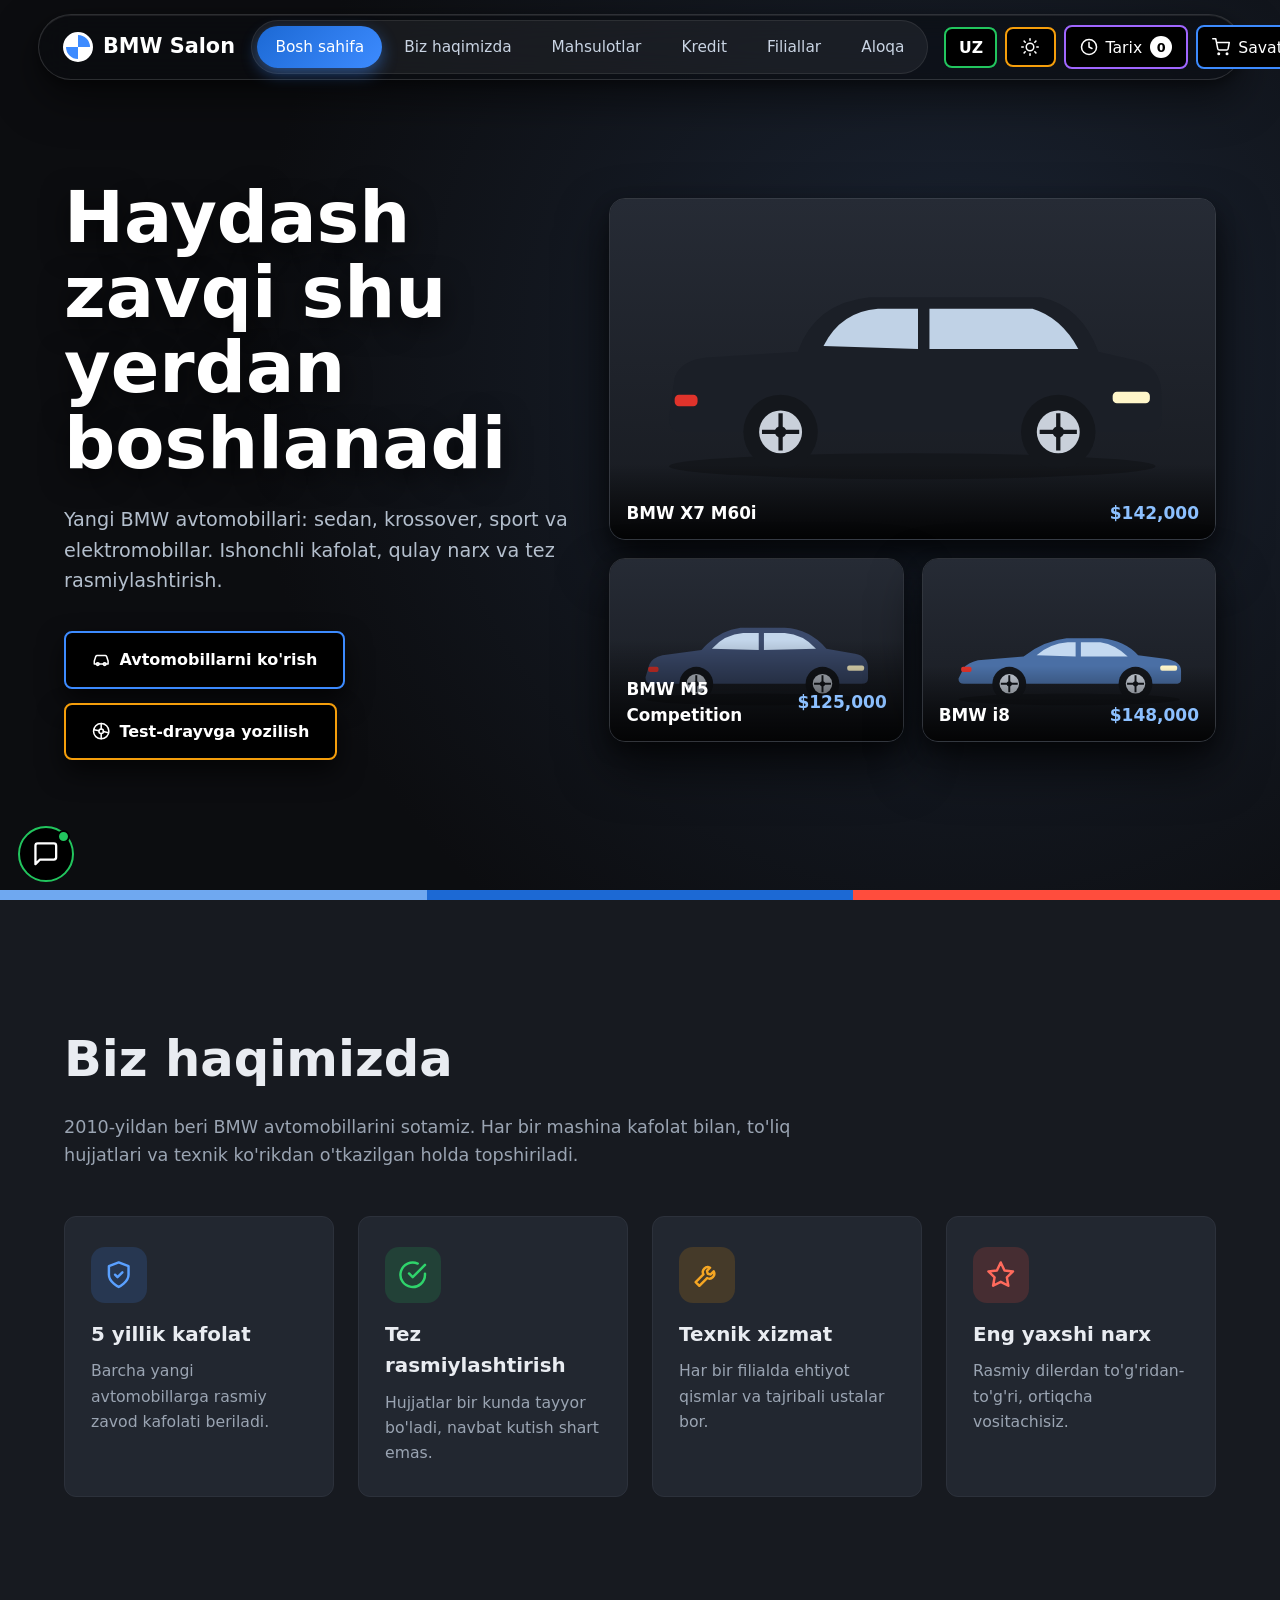
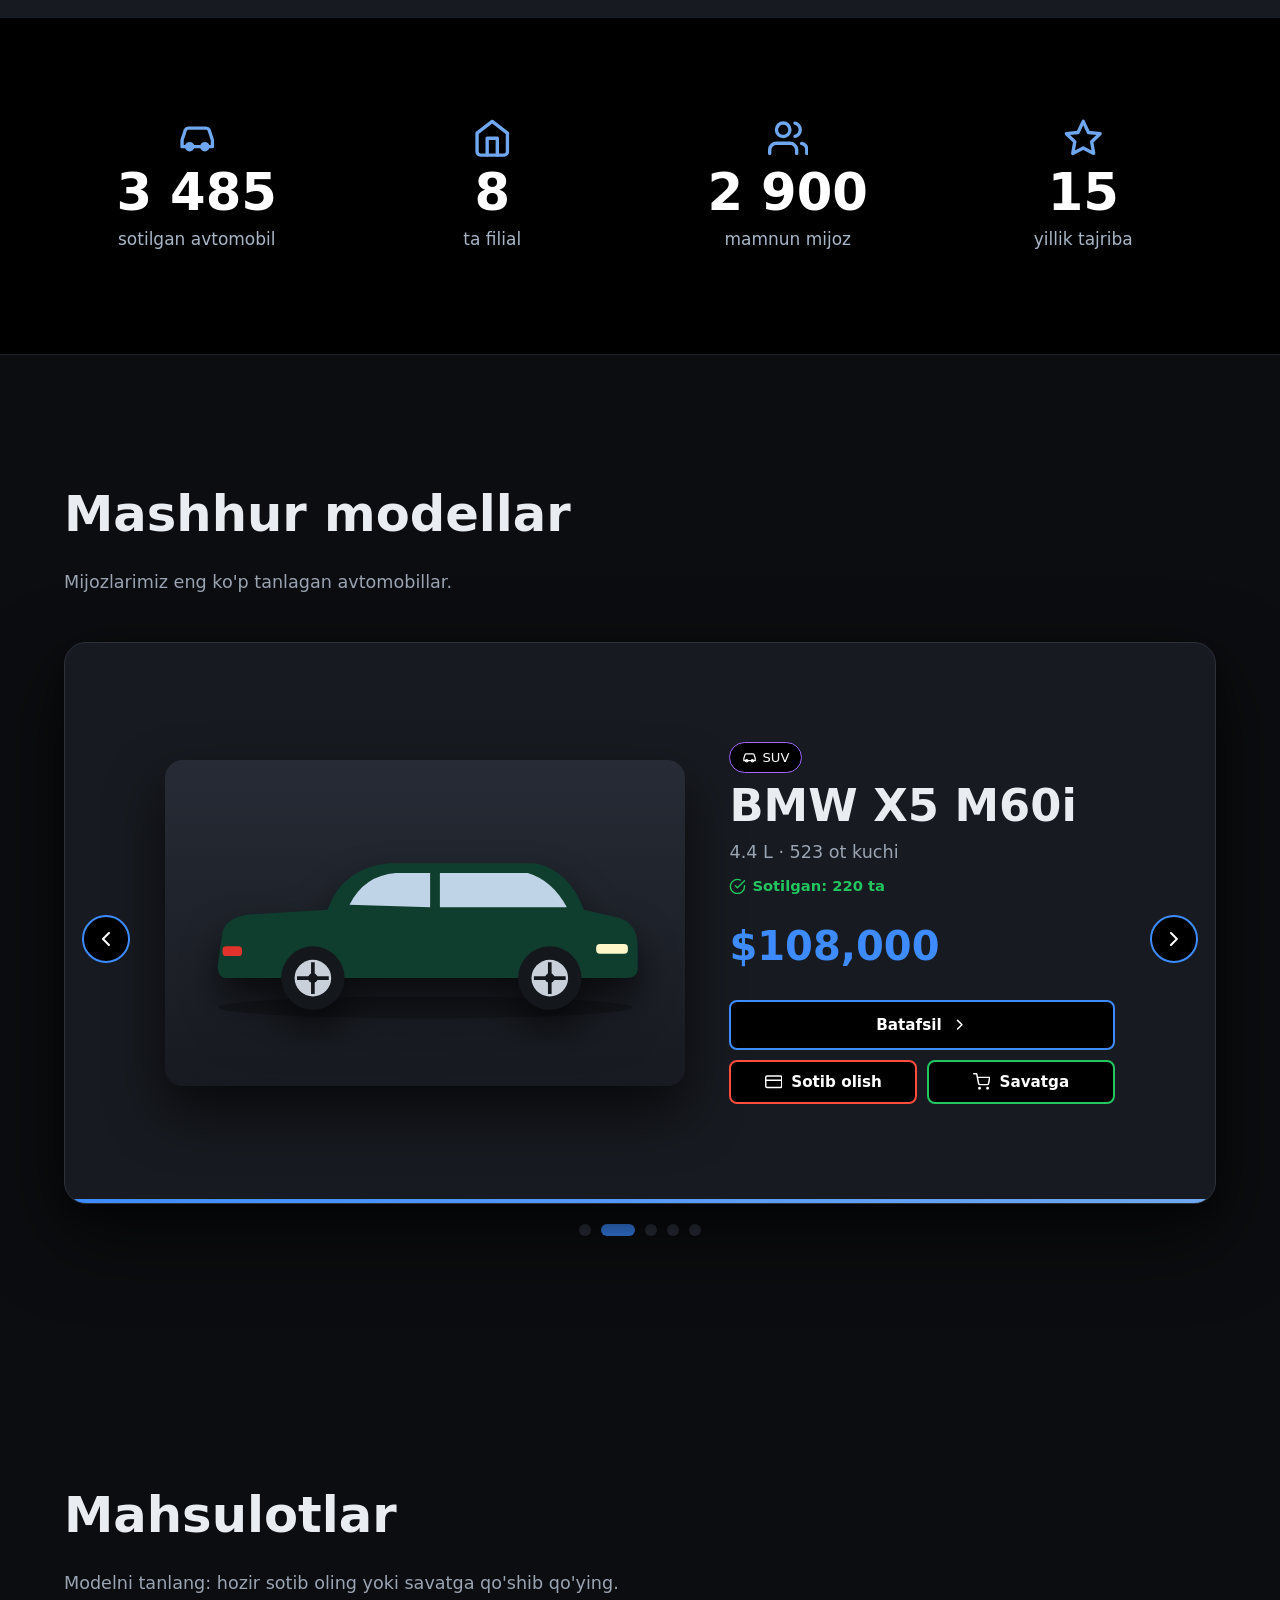
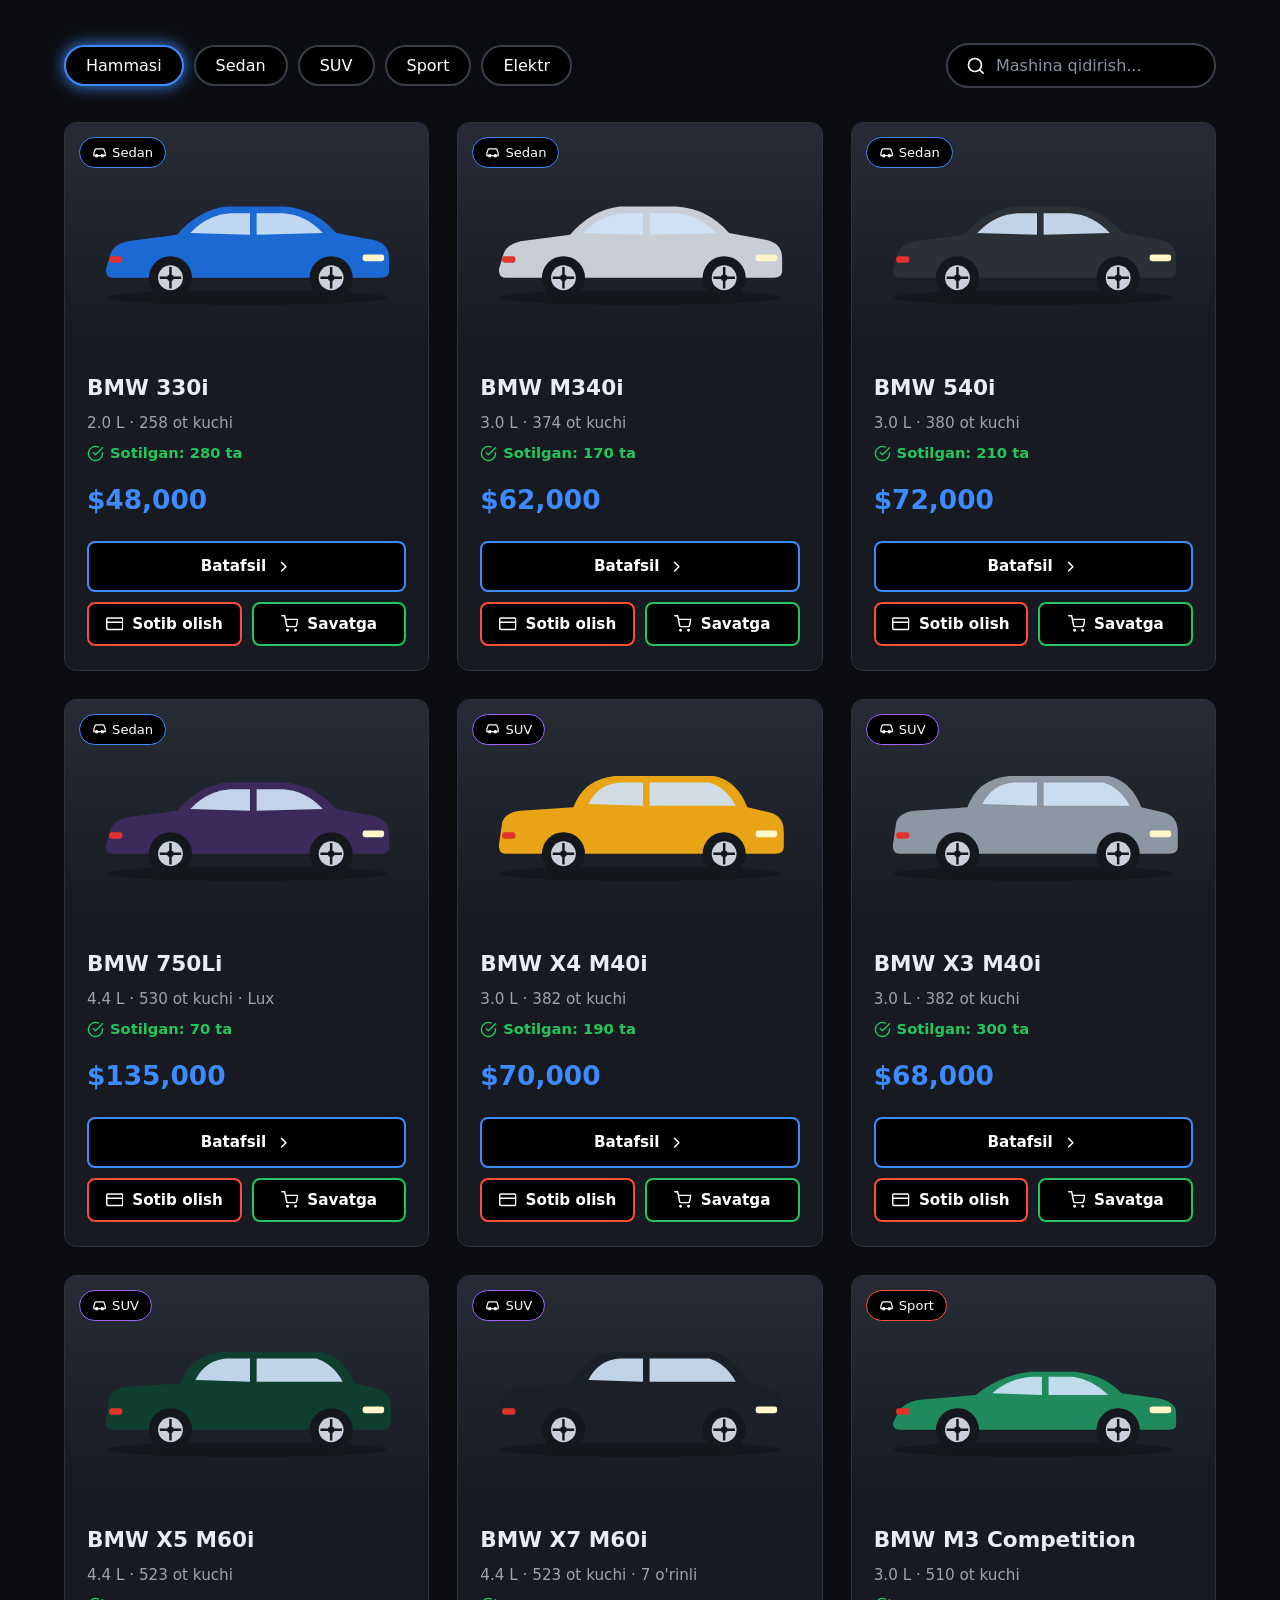
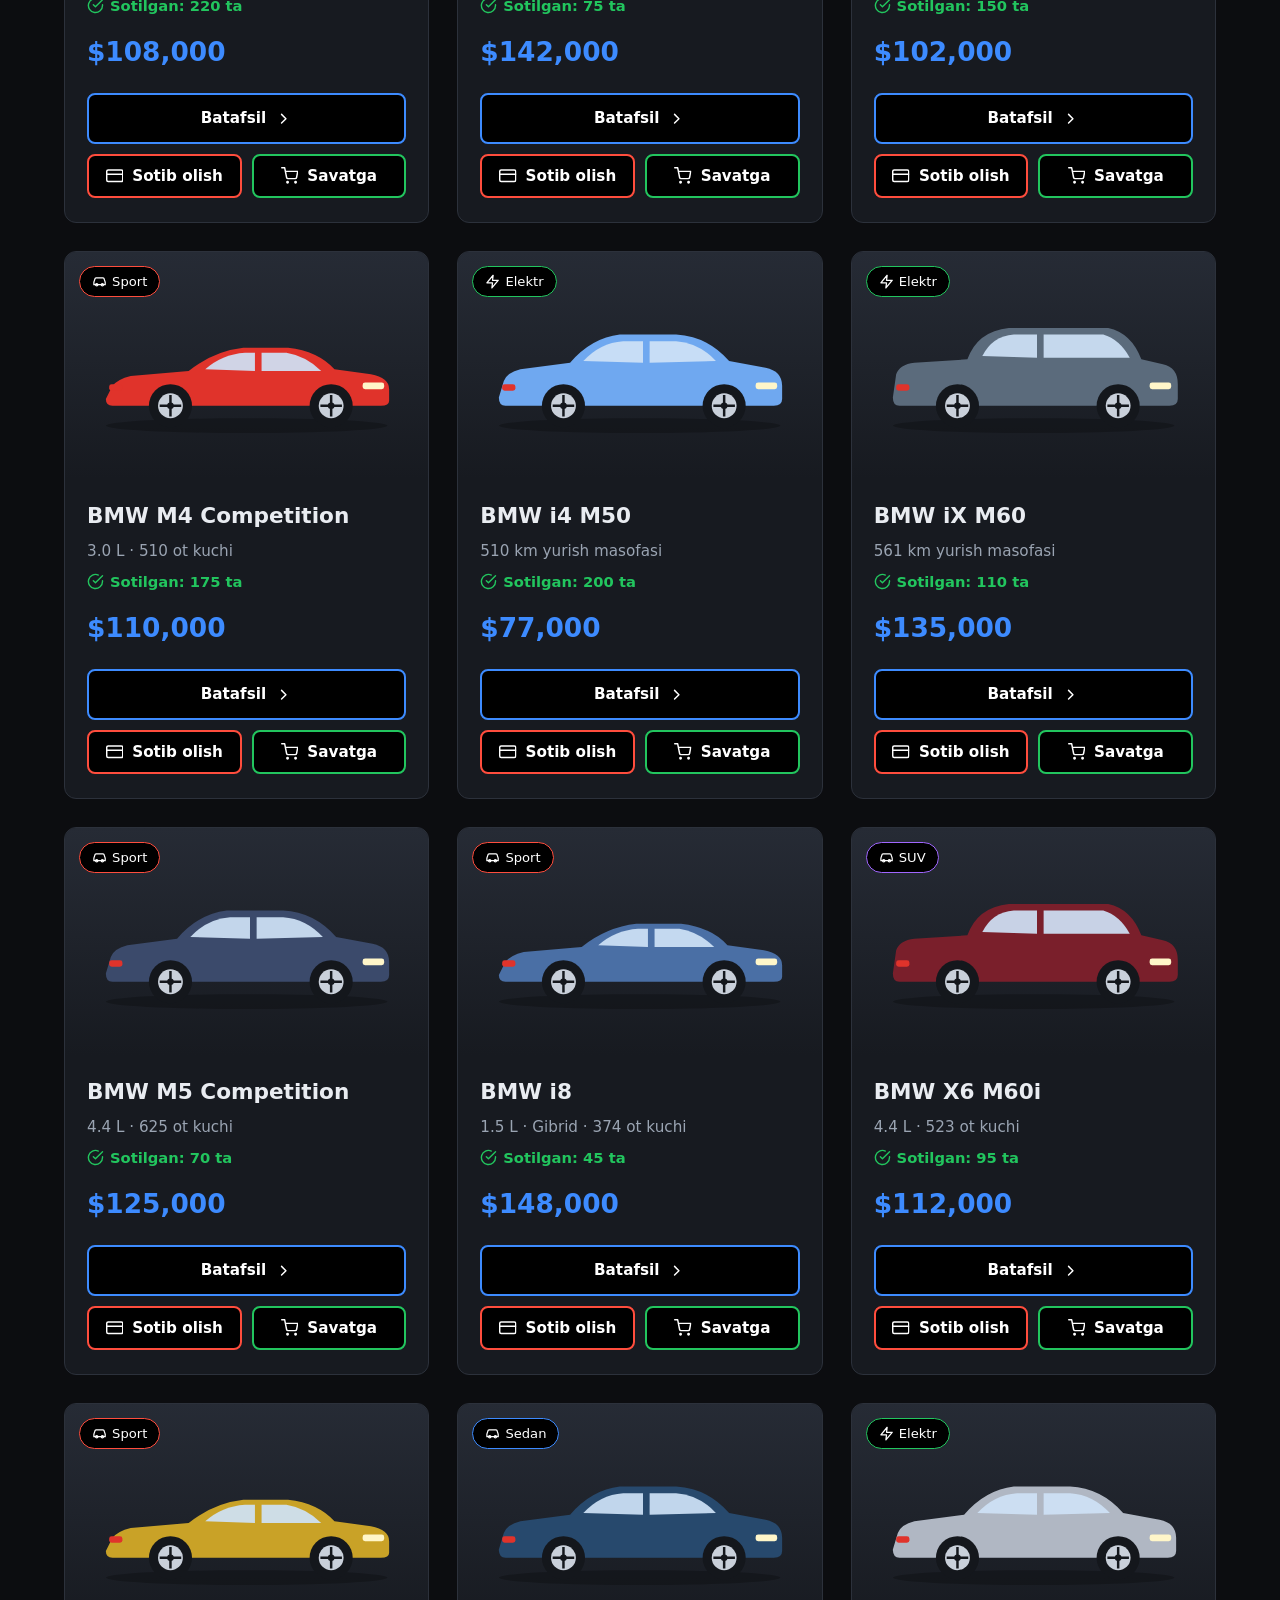
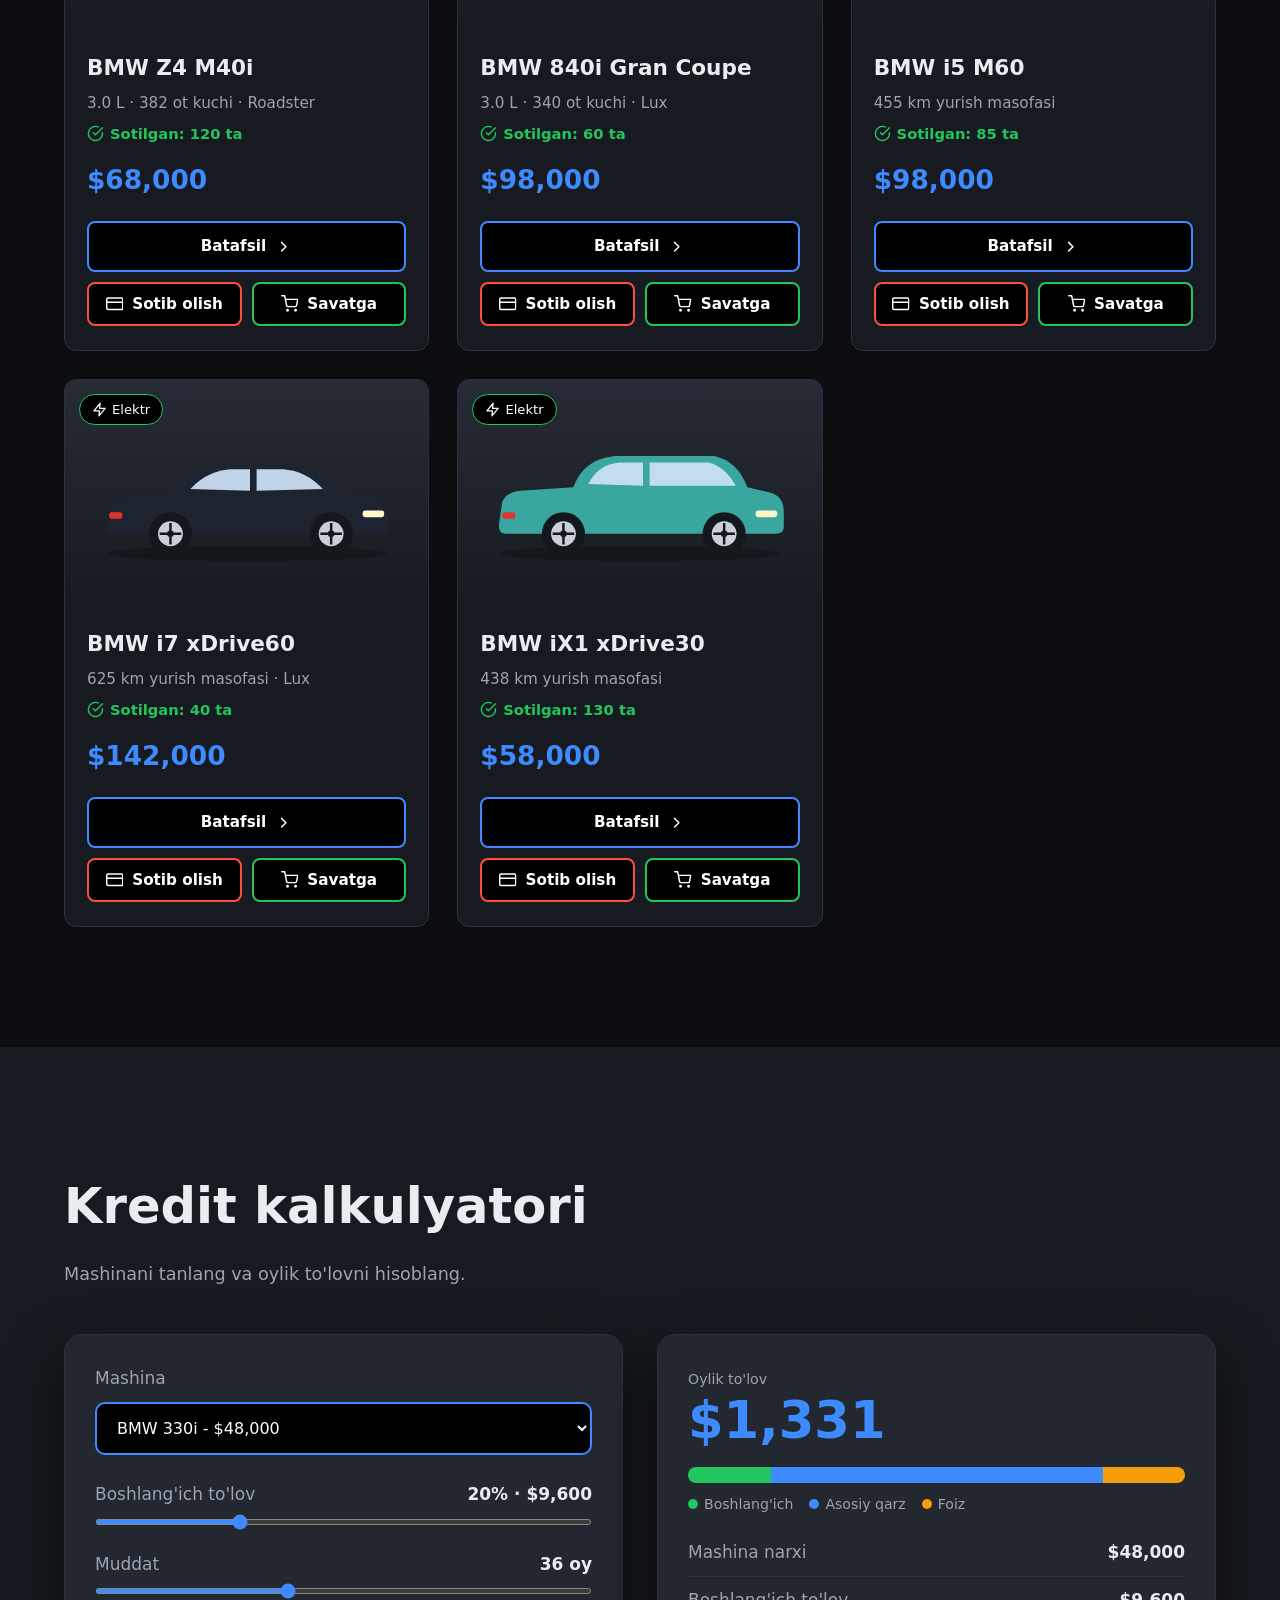
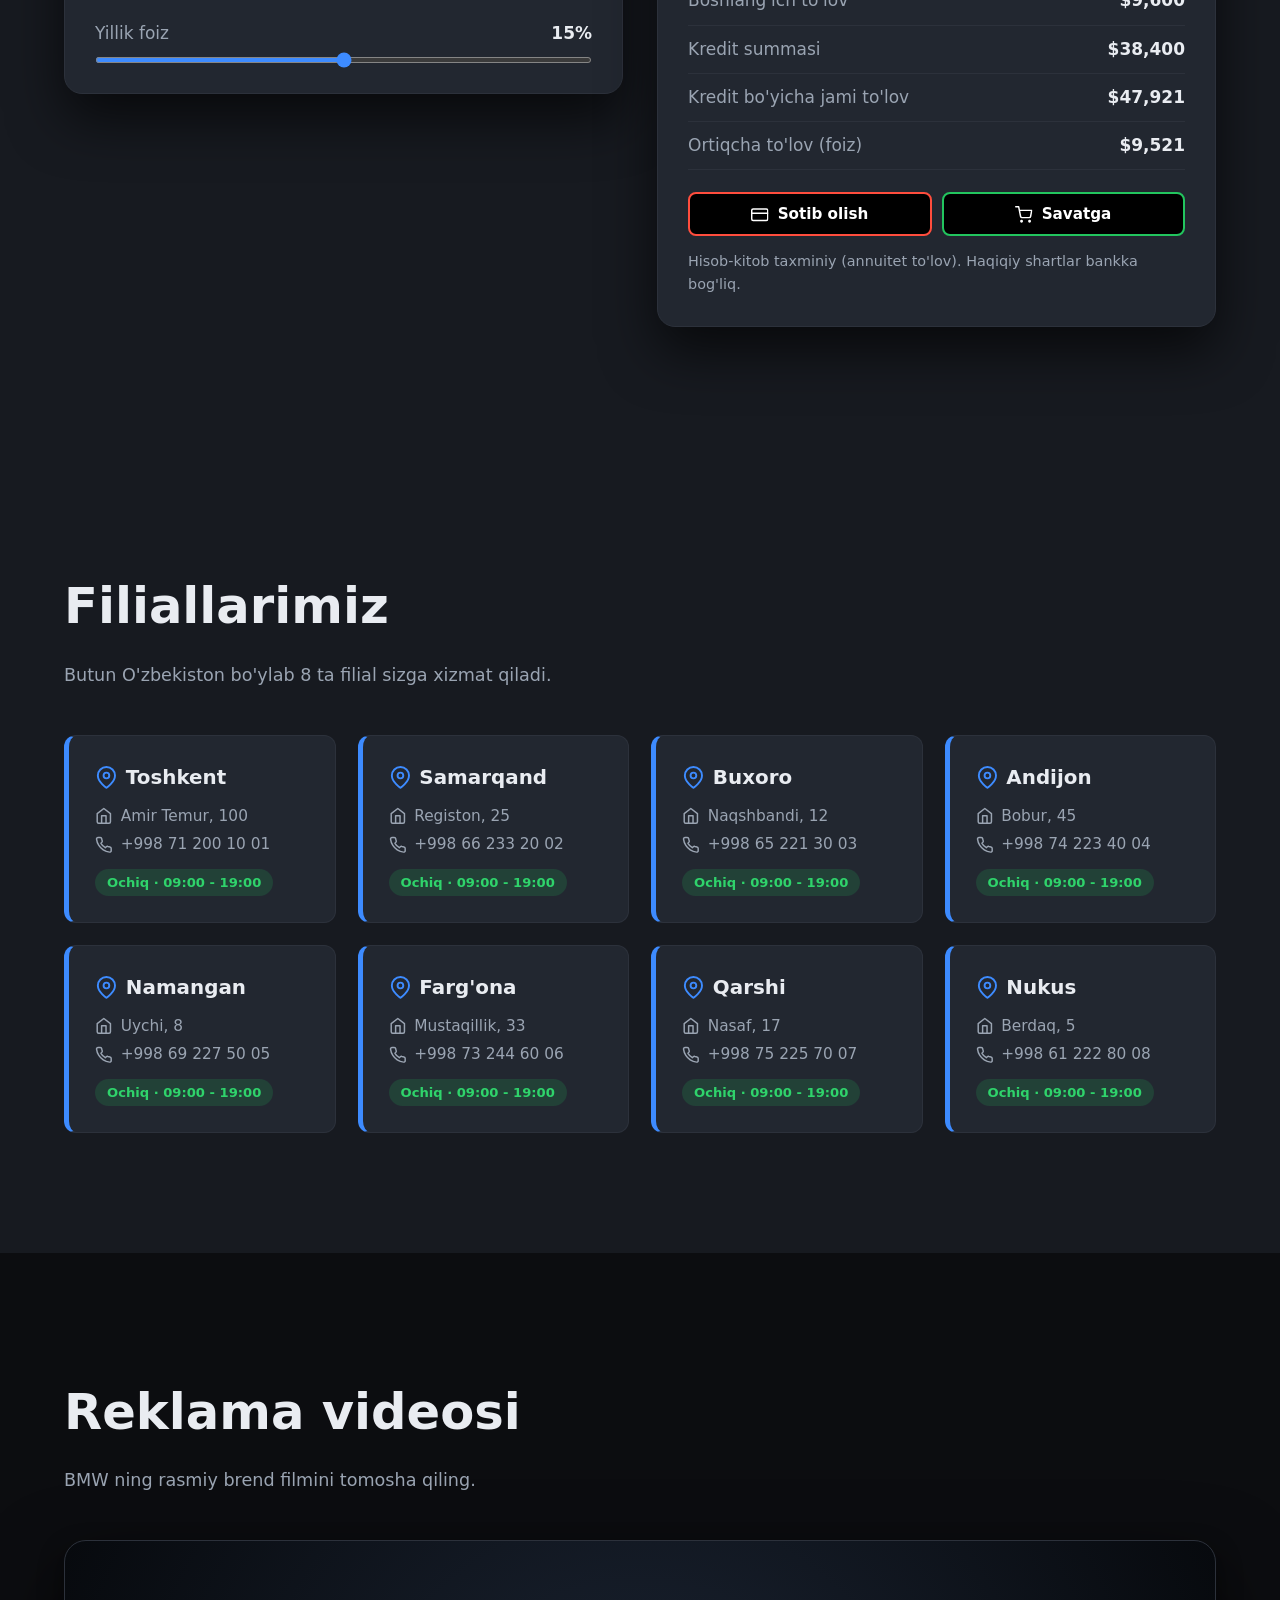
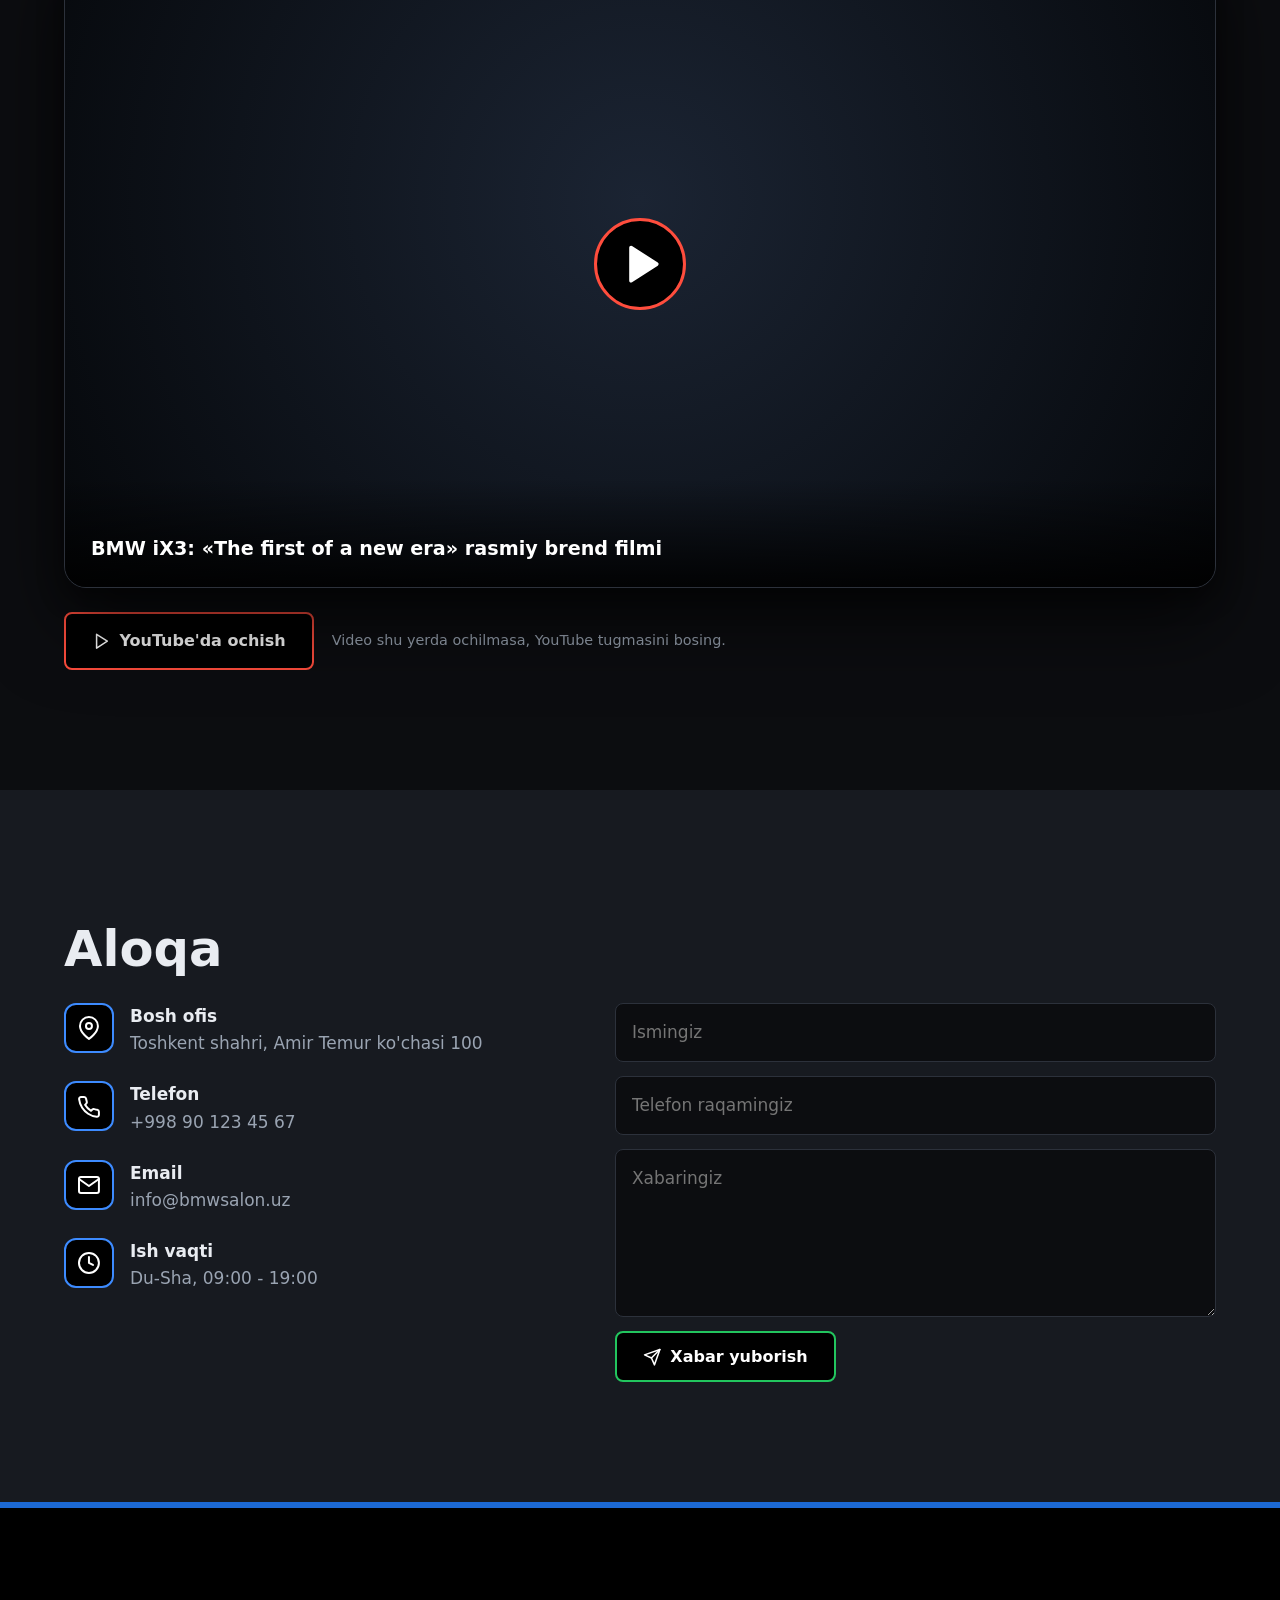
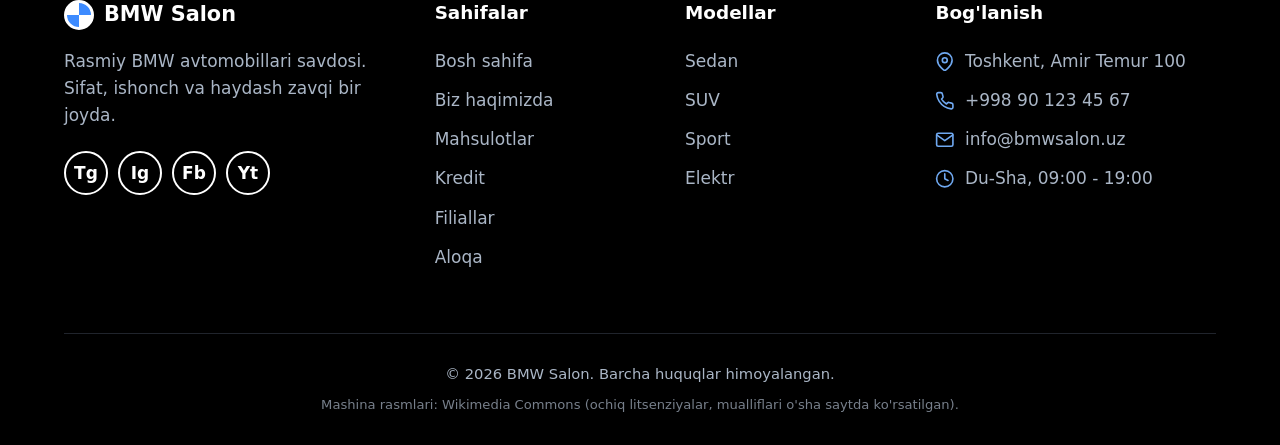
==== index.html @ fdf560da "BMW" ====
<!DOCTYPE html>
<html lang="uz" data-theme="dark">
<head>
<meta charset="UTF-8">
<meta name="viewport" content="width=device-width, initial-scale=1">
<title>BMW Avtosalon</title>
<script>try{var th=localStorage.getItem("bmwTheme");if(th)document.documentElement.setAttribute("data-theme",th)}catch(e){}</script>
<link rel="stylesheet" href="style.css">
</head>
<body>

<svg width="0" height="0" style="position:absolute" aria-hidden="true">
  <symbol id="i-cart" viewBox="0 0 24 24"><circle cx="9" cy="21" r="1"/><circle cx="20" cy="21" r="1"/><path d="M1 1h4l2.7 13.4a2 2 0 0 0 2 1.6h9.7a2 2 0 0 0 2-1.6L23 6H6"/></symbol>
  <symbol id="i-clock" viewBox="0 0 24 24"><circle cx="12" cy="12" r="10"/><polyline points="12 6 12 12 16 14"/></symbol>
  <symbol id="i-pin" viewBox="0 0 24 24"><path d="M21 10c0 7-9 13-9 13s-9-6-9-13a9 9 0 0 1 18 0z"/><circle cx="12" cy="10" r="3"/></symbol>
  <symbol id="i-phone" viewBox="0 0 24 24"><path d="M22 16.9v3a2 2 0 0 1-2.2 2 19.8 19.8 0 0 1-8.6-3.1 19.5 19.5 0 0 1-6-6A19.8 19.8 0 0 1 2.1 4.2 2 2 0 0 1 4.1 2h3a2 2 0 0 1 2 1.7c.1 1 .4 1.9.7 2.8a2 2 0 0 1-.5 2.1L8.1 9.9a16 16 0 0 0 6 6l1.3-1.3a2 2 0 0 1 2.1-.4c.9.3 1.8.6 2.8.7a2 2 0 0 1 1.7 2z"/></symbol>
  <symbol id="i-mail" viewBox="0 0 24 24"><path d="M4 4h16a2 2 0 0 1 2 2v12a2 2 0 0 1-2 2H4a2 2 0 0 1-2-2V6a2 2 0 0 1 2-2z"/><polyline points="22,6 12,13 2,6"/></symbol>
  <symbol id="i-shield" viewBox="0 0 24 24"><path d="M12 22s8-4 8-10V5l-8-3-8 3v7c0 6 8 10 8 10z"/><polyline points="9 12 11 14 15 10"/></symbol>
  <symbol id="i-check" viewBox="0 0 24 24"><path d="M22 11.1V12a10 10 0 1 1-5.9-9.1"/><polyline points="22 4 12 14 9 11"/></symbol>
  <symbol id="i-users" viewBox="0 0 24 24"><path d="M17 21v-2a4 4 0 0 0-4-4H5a4 4 0 0 0-4 4v2"/><circle cx="9" cy="7" r="4"/><path d="M23 21v-2a4 4 0 0 0-3-3.9"/><path d="M16 3.1a4 4 0 0 1 0 7.8"/></symbol>
  <symbol id="i-home" viewBox="0 0 24 24"><path d="M3 9l9-7 9 7v11a2 2 0 0 1-2 2H5a2 2 0 0 1-2-2z"/><polyline points="9 22 9 12 15 12 15 22"/></symbol>
  <symbol id="i-star" viewBox="0 0 24 24"><polygon points="12 2 15.1 8.6 22 9.3 17 14.1 18.2 21 12 17.8 5.8 21 7 14.1 2 9.3 8.9 8.6 12 2"/></symbol>
  <symbol id="i-zap" viewBox="0 0 24 24"><polygon points="13 2 3 14 12 14 11 22 21 10 12 10 13 2"/></symbol>
  <symbol id="i-card" viewBox="0 0 24 24"><rect x="1" y="4" width="22" height="16" rx="2"/><line x1="1" y1="10" x2="23" y2="10"/></symbol>
  <symbol id="i-car" viewBox="0 0 24 24"><path d="M3 17h18v-4l-2-6a2 2 0 0 0-2-1H7a2 2 0 0 0-2 1l-2 6z"/><circle cx="7.5" cy="17" r="1.8"/><circle cx="16.5" cy="17" r="1.8"/></symbol>
  <symbol id="i-wrench" viewBox="0 0 24 24"><path d="M14.7 6.3a4 4 0 0 0-5.4 5.4L3 18l3 3 6.3-6.3a4 4 0 0 0 5.4-5.4l-2.5 2.5-2.4-.6-.6-2.4z"/></symbol>
  <symbol id="i-trash" viewBox="0 0 24 24"><polyline points="3 6 5 6 21 6"/><path d="M19 6l-1 14a2 2 0 0 1-2 2H8a2 2 0 0 1-2-2L5 6"/><path d="M10 11v6M14 11v6M9 6V4h6v2"/></symbol>
  <symbol id="i-send" viewBox="0 0 24 24"><line x1="22" y1="2" x2="11" y2="13"/><polygon points="22 2 15 22 11 13 2 9 22 2"/></symbol>
  <symbol id="i-drive" viewBox="0 0 24 24"><circle cx="12" cy="12" r="10"/><circle cx="12" cy="12" r="3"/><path d="M12 2v7M12 15v7M2.5 10l6.8 1.5M14.7 12.5l6.8 1.5"/></symbol>
  <symbol id="i-sun" viewBox="0 0 24 24"><circle cx="12" cy="12" r="5"/><path d="M12 1v2M12 21v2M4.2 4.2l1.4 1.4M18.4 18.4l1.4 1.4M1 12h2M21 12h2M4.2 19.8l1.4-1.4M18.4 5.6l1.4-1.4"/></symbol>
  <symbol id="i-moon" viewBox="0 0 24 24"><path d="M21 12.8A9 9 0 1 1 11.2 3a7 7 0 0 0 9.8 9.8z"/></symbol>
  <symbol id="i-chat" viewBox="0 0 24 24"><path d="M21 15a2 2 0 0 1-2 2H7l-4 4V5a2 2 0 0 1 2-2h14a2 2 0 0 1 2 2z"/></symbol>
  <symbol id="i-left" viewBox="0 0 24 24"><polyline points="15 18 9 12 15 6"/></symbol>
  <symbol id="i-right" viewBox="0 0 24 24"><polyline points="9 18 15 12 9 6"/></symbol>
  <symbol id="i-search" viewBox="0 0 24 24"><circle cx="11" cy="11" r="8"/><line x1="21" y1="21" x2="16.65" y2="16.65"/></symbol>
  <symbol id="i-play" viewBox="0 0 24 24"><polygon points="6 3 20 12 6 21 6 3"/></symbol>
</svg>

<header class="header" id="header">
  <a href="#home" class="logo"><span class="logo-mark"></span>BMW Salon</a>
  <nav class="nav" id="nav">
    <ul>
      <li><a href="#home" class="active" data-i18n="home">Bosh sahifa</a></li>
      <li><a href="#about" data-i18n="about">Biz haqimizda</a></li>
      <li><a href="#products" data-i18n="products">Mahsulotlar</a></li>
      <li><a href="#calc" data-i18n="calcNav"></a></li>
      <li><a href="#branches" data-i18n="branches">Filiallar</a></li>
      <li><a href="#contact" data-i18n="contact">Aloqa</a></li>
    </ul>
  </nav>
  <div class="head-actions">
    <select class="hbtn hbtn-lang" id="lang" aria-label="Til / Language">
      <option value="uz">UZ</option><option value="ru">RU</option><option value="en">EN</option>
    </select>
    <button class="hbtn hbtn-theme" id="themeBtn" data-i18n-aria="themeAria"><svg class="ic" id="themeIcon"><use href="#i-sun"/></svg></button>
    <button class="hbtn hbtn-history" id="historyOpen"><svg class="ic"><use href="#i-clock"/></svg><span class="label" data-i18n="history">Tarix</span><span class="badge" id="historyCount">0</span></button>
    <button class="hbtn hbtn-cart" id="cartOpen"><svg class="ic"><use href="#i-cart"/></svg><span class="label" data-i18n="cart">Savat</span><span class="badge" id="cartCount">0</span></button>
    <button class="burger" id="burger" aria-label="Menu"><span></span><span></span><span></span></button>
  </div>
</header>

<main>
  <section class="hero" id="home">
    <div class="wrap hero-inner">
      <div class="hero-text">
        <h1 data-i18n="heroH"></h1>
        <p data-i18n="heroP"></p>
        <div class="hero-actions">
          <a href="#products" class="btn btn-primary"><svg class="ic"><use href="#i-car"/></svg><span data-i18n="heroB1"></span></a>
          <a href="#contact" class="btn btn-amber"><svg class="ic"><use href="#i-drive"/></svg><span data-i18n="heroB2"></span></a>
        </div>
      </div>
      <div class="hero-cars" id="heroCars"></div>
    </div>
    <div class="stripe"><i></i><i></i><i></i></div>
  </section>

  <section class="section about" id="about">
    <div class="wrap">
      <h2 data-i18n="aboutT"></h2>
      <p class="sub" data-i18n="aboutS"></p>
      <div class="features">
        <div class="feature"><div class="f-ic"><svg class="ic"><use href="#i-shield"/></svg></div><h3 data-i18n="f1t"></h3><p data-i18n="f1p"></p></div>
        <div class="feature"><div class="f-ic f-green"><svg class="ic"><use href="#i-check"/></svg></div><h3 data-i18n="f2t"></h3><p data-i18n="f2p"></p></div>
        <div class="feature"><div class="f-ic f-amber"><svg class="ic"><use href="#i-wrench"/></svg></div><h3 data-i18n="f3t"></h3><p data-i18n="f3p"></p></div>
        <div class="feature"><div class="f-ic f-red"><svg class="ic"><use href="#i-star"/></svg></div><h3 data-i18n="f4t"></h3><p data-i18n="f4p"></p></div>
      </div>
    </div>
  </section>

  <section class="stats-band" id="stats">
    <div class="wrap stats-grid">
      <div class="stat"><svg class="ic"><use href="#i-car"/></svg><b data-count="sold">0</b><span data-i18n="stSold"></span></div>
      <div class="stat"><svg class="ic"><use href="#i-home"/></svg><b data-count="branches">0</b><span data-i18n="stBranch"></span></div>
      <div class="stat"><svg class="ic"><use href="#i-users"/></svg><b data-count="2900">0</b><span data-i18n="stClients"></span></div>
      <div class="stat"><svg class="ic"><use href="#i-star"/></svg><b data-count="15">0</b><span data-i18n="stYears"></span></div>
    </div>
  </section>

  <section class="section featured" id="featured">
    <div class="wrap">
      <h2 data-i18n="featT"></h2>
      <p class="sub" data-i18n="featS"></p>
      <div class="carousel" id="carousel">
        <div class="viewport"><div class="track" id="track"></div><div class="progress"><i id="progressBar"></i></div></div>
        <button class="arrow prev" id="prev" data-i18n-aria="prevAria"><svg class="ic"><use href="#i-left"/></svg></button>
        <button class="arrow next" id="next" data-i18n-aria="nextAria"><svg class="ic"><use href="#i-right"/></svg></button>
        <div class="dots" id="dots"></div>
      </div>
    </div>
  </section>

  <section class="section products" id="products">
    <div class="wrap">
      <h2 data-i18n="prodT"></h2>
      <p class="sub" data-i18n="prodS"></p>
      <div class="toolbar">
        <div class="filters" id="filters">
        <button class="chip active" data-filter="all" data-i18n="all"></button>
        <button class="chip" data-filter="Sedan" data-i18n="Sedan"></button>
        <button class="chip" data-filter="SUV" data-i18n="SUV"></button>
        <button class="chip" data-filter="Sport" data-i18n="Sport"></button>
        <button class="chip" data-filter="Elektr" data-i18n="Elektr"></button>
      </div>
        <label class="searchbox"><svg class="ic"><use href="#i-search"/></svg><input type="search" id="search" data-i18n-ph="searchPh" autocomplete="off"></label>
      </div>
      <div class="grid" id="grid"></div>
    </div>
  </section>

  <section class="section calc" id="calc">
    <div class="wrap">
      <h2 data-i18n="calcT"></h2>
      <p class="sub" data-i18n="calcS"></p>
      <div class="calc-grid">
        <div class="calc-form">
          <label><span data-i18n="cCar"></span><select id="calcCar"></select></label>
          <label><span><span data-i18n="cDown"></span><b id="vDown"></b></span><input type="range" id="calcDown" min="0" max="70" step="5" value="20"></label>
          <label><span><span data-i18n="cTerm"></span><b id="vTerm"></b></span><input type="range" id="calcTerm" min="6" max="84" step="6" value="36"></label>
          <label><span><span data-i18n="cRate"></span><b id="vRate"></b></span><input type="range" id="calcRate" min="0" max="30" step="0.5" value="15"></label>
        </div>
        <div class="calc-result">
          <div class="calc-monthly"><small data-i18n="cMonthly"></small><div id="rMonthly">$0</div></div>
          <div class="calc-bar" id="calcBar"><i class="b-down"></i><i class="b-loan"></i><i class="b-int"></i></div>
          <ul class="calc-legend" id="calcLegend"></ul>
          <div class="calc-rows" id="calcRows"></div>
          <div class="card-actions">
            <button class="btn btn-red" id="calcBuy" data-buy="1"><svg class="ic"><use href="#i-card"/></svg><span data-i18n="buy"></span></button>
            <button class="btn btn-green" id="calcAdd" data-add="1"><svg class="ic"><use href="#i-cart"/></svg><span data-i18n="addCart"></span></button>
          </div>
          <p class="note" data-i18n="calcNote"></p>
        </div>
      </div>
    </div>
  </section>

  <section class="section branches" id="branches">
    <div class="wrap">
      <h2 data-i18n="brT"></h2>
      <p class="sub" data-i18n="brS"></p>
      <div class="branch-grid" id="branchGrid"></div>
    </div>
  </section>

  <section class="section video" id="promo">
    <div class="wrap">
      <h2 data-i18n="videoT"></h2>
      <p class="sub" data-i18n="videoS"></p>
      <div class="video-box" id="videoBox" role="button" tabindex="0" aria-label="Play video">
        <img id="videoPoster" alt="BMW">
        <span class="play"><svg class="ic"><use href="#i-play"/></svg></span>
        <div class="video-cap"><b data-i18n="videoCap"></b></div>
      </div>
      <div class="video-foot">
        <a class="btn btn-red" id="ytLink" target="_blank" rel="noopener"><svg class="ic"><use href="#i-play"/></svg><span data-i18n="videoOpen"></span></a>
        <p class="note" data-i18n="videoNote"></p>
      </div>
    </div>
  </section>

  <section class="section contact" id="contact">
    <div class="wrap">
      <h2 data-i18n="conT"></h2>
      <div class="contact-grid">
        <div class="contact-info">
          <div class="ci"><span class="ci-ic"><svg class="ic"><use href="#i-pin"/></svg></span><div><b data-i18n="cOffice"></b><p data-i18n="cOfficeV"></p></div></div>
          <div class="ci"><span class="ci-ic"><svg class="ic"><use href="#i-phone"/></svg></span><div><b data-i18n="cPhone"></b><p>+998 90 123 45 67</p></div></div>
          <div class="ci"><span class="ci-ic"><svg class="ic"><use href="#i-mail"/></svg></span><div><b data-i18n="cEmail"></b><p>info@bmwsalon.uz</p></div></div>
          <div class="ci"><span class="ci-ic"><svg class="ic"><use href="#i-clock"/></svg></span><div><b data-i18n="cHours"></b><p data-i18n="cHoursV"></p></div></div>
        </div>
        <form id="contactForm" class="form">
          <input type="text" id="cName" data-i18n-ph="phName" required>
          <input type="tel" id="cPhone" data-i18n-ph="phPhone" required>
          <textarea id="cMsg" rows="5" data-i18n-ph="phMsg" required></textarea>
          <button type="submit" class="btn btn-green"><svg class="ic"><use href="#i-send"/></svg><span data-i18n="sendBtn"></span></button>
        </form>
      </div>
    </div>
  </section>
</main>

<footer class="footer">
  <div class="wrap">
    <div class="footer-grid">
      <div class="f-col">
        <a href="#home" class="logo"><span class="logo-mark"></span>BMW Salon</a>
        <p data-i18n="fDesc"></p>
        <div class="socials"><a href="#" aria-label="Telegram">Tg</a><a href="#" aria-label="Instagram">Ig</a><a href="#" aria-label="Facebook">Fb</a><a href="#" aria-label="YouTube">Yt</a></div>
      </div>
      <div class="f-col">
        <h4 data-i18n="fPages"></h4>
        <ul>
          <li><a href="#home" data-i18n="home"></a></li>
          <li><a href="#about" data-i18n="about"></a></li>
          <li><a href="#products" data-i18n="products"></a></li>
      <li><a href="#calc" data-i18n="calcNav"></a></li>
          <li><a href="#branches" data-i18n="branches"></a></li>
          <li><a href="#contact" data-i18n="contact"></a></li>
        </ul>
      </div>
      <div class="f-col">
        <h4 data-i18n="fModels"></h4>
        <ul>
          <li><a href="#products" data-i18n="Sedan"></a></li>
          <li><a href="#products" data-i18n="SUV"></a></li>
          <li><a href="#products" data-i18n="Sport"></a></li>
          <li><a href="#products" data-i18n="Elektr"></a></li>
        </ul>
      </div>
      <div class="f-col">
        <h4 data-i18n="fConnect"></h4>
        <ul class="f-contact">
          <li><svg class="ic"><use href="#i-pin"/></svg><span data-i18n="fAddr"></span></li>
          <li><svg class="ic"><use href="#i-phone"/></svg>+998 90 123 45 67</li>
          <li><svg class="ic"><use href="#i-mail"/></svg>info@bmwsalon.uz</li>
          <li><svg class="ic"><use href="#i-clock"/></svg><span data-i18n="cHoursV"></span></li>
        </ul>
      </div>
    </div>
    <p class="copy" data-i18n="copy"></p>
    <p class="copy credit" data-i18n="photoCredit"></p>
  </div>
</footer>

<!-- Savat -->
<div class="overlay" id="overlay"></div>
<aside class="drawer" id="drawer" aria-hidden="true">
  <div class="drawer-head"><h3 data-i18n="cartT"></h3><button class="close" id="cartClose" aria-label="Close">&times;</button></div>
  <div class="drawer-body" id="cartItems"></div>
  <div class="drawer-foot">
    <div class="total"><span data-i18n="total"></span><b id="cartTotal">$0</b></div>
    <button class="btn btn-green full" id="checkout"><svg class="ic"><use href="#i-card"/></svg><span data-i18n="checkout"></span></button>
    <button class="btn btn-red full" id="clearCart"><svg class="ic"><use href="#i-trash"/></svg><span data-i18n="clearCart"></span></button>
  </div>
</aside>

<!-- Tarix -->
<div class="modal" id="history">
  <div class="modal-box wide">
    <div class="drawer-head"><h3 data-i18n="histT"></h3><button class="close" id="historyClose" aria-label="Close">&times;</button></div>
    <div class="tabs">
      <button class="tab active" data-tab="mine" data-i18n="tabMine"></button>
      <button class="tab" data-tab="recent" data-i18n="tabRecent"></button>
    </div>
    <div class="tab-body" id="historyBody"></div>
    <div class="history-foot" id="historyFoot"></div>
  </div>
</div>

<!-- Xabar -->
<div class="modal" id="modal">
  <div class="modal-box">
    <div class="check"><svg class="ic"><use href="#i-check"/></svg></div>
    <h3 id="modalTitle"></h3>
    <p id="modalText"></p>
    <button class="btn btn-primary" id="modalClose" data-i18n="ok"></button>
  </div>
</div>

<!-- Jonli chat -->
<div class="chat" id="chat">
  <div class="chat-panel" id="chatPanel">
    <div class="chat-head">
      <span class="avatar"><svg class="ic"><use href="#i-users"/></svg></span>
      <div><b data-i18n="chatT"></b><small><i class="dot"></i><span data-i18n="chatOnline"></span></small></div>
      <button class="close" id="chatClose" aria-label="Close">&times;</button>
    </div>
    <div class="chat-body" id="chatBody"></div>
    <form class="chat-form" id="chatForm">
      <input type="text" id="chatInput" data-i18n-ph="chatPh" autocomplete="off">
      <button type="submit" class="send" aria-label="Send"><svg class="ic"><use href="#i-send"/></svg></button>
    </form>
  </div>
  <button class="chat-fab" id="chatFab" aria-label="Chat"><svg class="ic"><use href="#i-chat"/></svg><i class="ping"></i></button>
</div>

<div class="toast" id="toast"></div>
<script src="lang.js"></script>
<script src="lang2.js"></script>
<script src="data.js"></script>
<script src="script.js"></script>
</body>
</html>
---- style.css ----
/* ===== Mavzular: tun (qora) va kun (kulrang) ===== */
:root{
  --bg:#0c0d10;--surface:#171a20;--surface2:#222730;--text:#e9ecf1;--muted:#9aa4b2;--line:#2c313b;
  --head:#000;--card-img:linear-gradient(180deg,#262b35,#171a20);
  --hero-bg:radial-gradient(circle at 75% 40%,#1b2433,#0c0d10 65%);--hero-text:#fff;--hero-muted:#b4bfcd;
  --shadow:rgba(0,0,0,.65);
  --blue:#3d8bff;--sky:#6fa8f0;--red:#ff4d3d;--green:#22c55e;--amber:#f59e0b;--purple:#a066ff;
  --radius:12px;color-scheme:dark;
}
[data-theme="light"]{
  --bg:#dcdfe4;--surface:#eceef1;--surface2:#e0e3e8;--text:#14181f;--muted:#4f5a68;--line:#c1c7d0;
  --card-img:linear-gradient(180deg,#d3d8df,#eceef1);
  --hero-bg:linear-gradient(160deg,#c6ccd4,#e6e9ed);--hero-text:#14181f;--hero-muted:#3a4452;
  --shadow:rgba(20,24,31,.35);color-scheme:light;
}
*{box-sizing:border-box;margin:0;padding:0}
html{scroll-behavior:smooth;scroll-padding-top:84px}
body{font-family:"Segoe UI",system-ui,-apple-system,Roboto,Arial,sans-serif;color:var(--text);background:var(--bg);line-height:1.6;font-size:17px;transition:background .5s,color .5s}
a{color:inherit;text-decoration:none}
ul{list-style:none}
button,select,input,textarea{font-family:inherit}
:focus-visible{outline:3px solid var(--sky);outline-offset:2px}
.wrap{max-width:1280px;margin:0 auto}
.ic{width:1.15em;height:1.15em;fill:none;stroke:currentColor;stroke-width:2;stroke-linecap:round;stroke-linejoin:round;flex-shrink:0}

/* ===== Qora tugmalar (rangli hoshiya + soya ichida kattalashadi) ===== */
.btn,.hbtn,.chip,.tab,.qty button,.arrow,.send,.chat-fab{
  --ac:#fff;background:#000;color:#fff;border:2px solid var(--ac);cursor:pointer;
  transition:transform .5s,box-shadow .5s,border-color .5s;
}
.btn:hover,.hbtn:hover,.chip:hover,.qty button:hover,.arrow:hover,.send:hover,.chat-fab:hover{
  transform:scale(1.04);box-shadow:0 10px 24px var(--shadow),0 0 14px var(--ac);
}
.btn:active,.hbtn:active{transform:scale(.97)}
.btn-primary,.hbtn-cart{--ac:var(--blue)}
.btn-amber{--ac:var(--amber)}
.btn-green{--ac:var(--green)}
.btn-red{--ac:var(--red)}
.hbtn-history{--ac:var(--purple)}
.hbtn-theme{--ac:var(--amber)}
.hbtn-lang{--ac:var(--green)}
.btn{display:inline-flex;align-items:center;justify-content:center;gap:9px;padding:14px 26px;border-radius:8px;font-size:1rem;font-weight:600}
.full{width:100%}

/* Header */
.header{position:fixed;top:0;left:0;right:0;z-index:50;height:76px;display:flex;align-items:center;justify-content:space-between;gap:16px;padding:0 5%;background:var(--head);color:#fff;border-bottom:1px solid #20242c;box-shadow:0 2px 14px rgba(0,0,0,.4)}
.logo{display:flex;align-items:center;gap:10px;font-weight:700;font-size:1.3rem;white-space:nowrap}
.logo-mark{width:30px;height:30px;border-radius:50%;border:3px solid #fff;background:conic-gradient(var(--blue) 0 25%,#fff 0 50%,var(--blue) 0 75%,#fff 0);transition:transform .8s}
.logo:hover .logo-mark{transform:rotate(360deg)}
.nav{margin-left:auto}
.nav ul{display:flex;gap:2px}
.nav a{position:relative;display:block;padding:10px 14px;color:#c9d4e3;transition:color .35s;white-space:nowrap}
.nav a::after{content:"";position:absolute;left:14px;right:14px;bottom:4px;height:3px;border-radius:2px;background:var(--sky);transform:scaleX(0);transition:transform .4s}
.nav a:hover,.nav a.active{color:#fff}
.nav a:hover::after,.nav a.active::after{transform:scaleX(1)}
.head-actions{display:flex;align-items:center;gap:8px}
.hbtn{display:flex;align-items:center;gap:8px;padding:9px 14px;border-radius:8px;font-size:.98rem}
.hbtn-lang{appearance:none;-webkit-appearance:none;padding:9px 12px;font-weight:600;text-align:center}
.hbtn-lang option{background:#000;color:#fff}
.badge{background:#fff;color:#000;min-width:22px;height:22px;border-radius:11px;font-size:.8rem;font-weight:700;display:grid;place-items:center;padding:0 6px}
.burger{display:none;background:#000;border:2px solid #fff;border-radius:8px;cursor:pointer;flex-direction:column;gap:5px;padding:9px}
.burger span{width:22px;height:3px;background:#fff;border-radius:2px}

/* Hero */
.hero{position:relative;min-height:100vh;padding:150px 5% 110px;background:var(--hero-bg);color:var(--hero-text);display:flex;align-items:center;overflow:hidden;transition:background .5s}
.hero-inner{display:grid;grid-template-columns:1fr 1.2fr;align-items:center;gap:40px;width:100%}
.hero h1{font-size:clamp(2.6rem,5.6vw,5rem);line-height:1.05;margin-bottom:24px}
.hero p{color:var(--hero-muted);max-width:520px;margin-bottom:34px;font-size:1.2rem}
.hero-actions{display:flex;gap:14px;flex-wrap:wrap}
.hero-car svg{width:100%;height:auto;filter:drop-shadow(0 34px 30px var(--shadow));animation:drive 2.2s cubic-bezier(.22,.61,.36,1) both}
.hero-car .wheel{animation:spin .6s linear 4}
@keyframes drive{from{transform:translateX(-90%);opacity:0}to{transform:none;opacity:1}}
@keyframes spin{to{transform:rotate(360deg)}}
.wheel{transform-box:fill-box;transform-origin:center}
.stripe{position:absolute;left:0;right:0;bottom:0;display:flex;height:10px}
.stripe i{flex:1}
.stripe i:nth-child(1){background:var(--sky)}
.stripe i:nth-child(2){background:#1c69d4}
.stripe i:nth-child(3){background:var(--red)}

/* Bo'limlar */
.section{padding:120px 5%}
.section h2{font-size:clamp(2rem,4vw,3.1rem);margin-bottom:14px}
.sub{color:var(--muted);margin-bottom:46px;max-width:70ch;font-size:1.1rem}
.about,.branches,.contact{background:var(--surface)}
.features{display:grid;grid-template-columns:repeat(auto-fit,minmax(240px,1fr));gap:24px}
.feature{background:var(--surface2);border:1px solid var(--line);border-radius:var(--radius);padding:30px 26px;transition:transform .5s,box-shadow .5s}
.feature:hover{transform:translateY(-6px) scale(1.015);box-shadow:0 18px 36px var(--shadow)}
.feature h3{margin:16px 0 8px}
.feature p{color:var(--muted);font-size:.98rem}
.f-ic{width:56px;height:56px;border-radius:14px;background:rgba(61,139,255,.16);color:#5aa0ff;display:grid;place-items:center;font-size:1.6rem;transition:transform .5s}
.feature:hover .f-ic{transform:rotate(-8deg) scale(1.12)}
.f-green{background:rgba(34,197,94,.16);color:#2fd36b}
.f-amber{background:rgba(245,158,11,.16);color:#f5a623}
.f-red{background:rgba(255,77,61,.16);color:#ff6a5c}

/* Statistika */
.stats-band{background:#000;color:#fff;padding:80px 5%;border-top:1px solid #1c2028;border-bottom:1px solid #1c2028}
.stats-grid{display:grid;grid-template-columns:repeat(auto-fit,minmax(200px,1fr));gap:30px;text-align:center}
.stat{display:flex;flex-direction:column;align-items:center;gap:6px;padding:20px;border-radius:var(--radius);transition:transform .5s,box-shadow .5s,background .5s}
.stat:hover{transform:translateY(-4px) scale(1.03);background:#10131a;box-shadow:0 18px 36px rgba(0,0,0,.7)}
.stat .ic{font-size:2.2rem;color:var(--sky)}
.stat b{font-size:3.2rem;line-height:1.1}
.stat span{color:#a9b6c8}

/* Karusel */
.carousel{position:relative}
.viewport{overflow:hidden;border-radius:16px;border:1px solid var(--line);background:var(--surface)}
.track{display:flex;transition:transform .9s cubic-bezier(.4,0,.2,1)}
.slide{flex:0 0 100%;display:grid;grid-template-columns:1.2fr 1fr;align-items:center;gap:30px;padding:46px 90px;min-height:420px}
.slide-img{border-radius:14px}
.slide-img svg{width:100%;height:auto;filter:drop-shadow(0 20px 18px var(--shadow))}
.slide.active .slide-img svg{animation:drive 1s cubic-bezier(.2,.8,.2,1) both}
.slide.active .wheel{animation:spin .45s linear 2}
.slide-info{display:flex;flex-direction:column;gap:8px}
.slide-info h3{font-size:2.2rem}
.slide-info .tag{position:static;align-self:flex-start}
.slide-info .price{font-size:2rem}
.arrow{position:absolute;top:50%;width:48px;height:48px;margin-top:-24px;border-radius:50%;display:grid;place-items:center;font-size:1.3rem;z-index:2}
.arrow.prev{left:18px;--ac:var(--blue)}
.arrow.next{right:18px;--ac:var(--blue)}
.dots{display:flex;justify-content:center;gap:10px;margin-top:20px}
.dots button{width:12px;height:12px;border-radius:6px;border:0;background:var(--line);cursor:pointer;transition:width .5s,background .5s}
.dots button.active{width:34px;background:var(--blue)}

/* Mahsulotlar */
.filters{display:flex;gap:10px;flex-wrap:wrap;margin-bottom:34px}
.chip{--ac:#3a3f4a;padding:9px 20px;border-radius:30px;font-size:1rem}
.chip:hover{--ac:var(--blue)}
.chip.active{--ac:var(--blue);box-shadow:0 0 16px var(--blue)}
.grid{display:grid;grid-template-columns:repeat(auto-fill,minmax(300px,1fr));gap:28px}
.card{position:relative;background:var(--surface);border:1px solid var(--line);border-radius:var(--radius);overflow:hidden;display:flex;flex-direction:column;transition:box-shadow .55s,transform .55s}
.card:hover{box-shadow:0 26px 54px var(--shadow);transform:translateY(-6px) scale(1.02);z-index:2}
.card:hover .card:hover .wheel{animation:spin 1.1s linear infinite}
.tag{position:absolute;top:14px;left:14px;z-index:1;background:#000;color:#fff;border:1px solid #444;font-size:.82rem;padding:4px 12px;border-radius:20px;display:flex;align-items:center;gap:5px}
.tag.t-Elektr{border-color:var(--green)}
.tag.t-Sport{border-color:var(--red)}
.tag.t-SUV{border-color:var(--purple)}
.tag.t-Sedan{border-color:var(--blue)}
.card-body{padding:20px 22px 24px;display:flex;flex-direction:column;gap:6px;flex:1}
.card h3{font-size:1.35rem}
.specs{color:var(--muted);font-size:.95rem}
.sold{display:flex;align-items:center;gap:6px;color:var(--green);font-size:.92rem;font-weight:600}
.price{font-size:1.65rem;font-weight:700;color:var(--blue);margin:8px 0 14px}
.card-actions{display:grid;grid-template-columns:1fr 1fr;gap:10px;margin-top:auto}
.card-actions .btn{padding:11px 8px;font-size:.95rem}

/* Filiallar */
.branch-grid{display:grid;grid-template-columns:repeat(auto-fill,minmax(270px,1fr));gap:22px}
.branch{background:var(--surface2);border:1px solid var(--line);border-left:5px solid var(--blue);border-radius:var(--radius);padding:26px;transition:transform .5s,box-shadow .5s,border-color .5s}
.branch:hover{transform:translateX(6px) scale(1.015);box-shadow:0 18px 36px var(--shadow);border-left-color:var(--red)}
.branch h3{display:flex;align-items:center;gap:8px;margin-bottom:10px}
.branch h3 .ic{color:var(--blue)}
.branch p{color:var(--muted);display:flex;align-items:center;gap:8px;font-size:.96rem;margin-top:4px}
.branch .open{display:inline-block;margin-top:12px;background:rgba(34,197,94,.16);color:#2fd36b;padding:3px 12px;border-radius:20px;font-size:.82rem;font-weight:600}

/* Aloqa */
.contact-grid{display:grid;grid-template-columns:1fr 1.2fr;gap:50px}
.ci{display:flex;gap:16px;align-items:flex-start;margin-bottom:24px}
.ci-ic{width:50px;height:50px;border-radius:12px;background:#000;border:2px solid var(--blue);color:#fff;display:grid;place-items:center;font-size:1.3rem;transition:transform .5s,box-shadow .5s;flex-shrink:0}
.ci:hover .ci-ic{transform:scale(1.15) rotate(-6deg);box-shadow:0 0 18px var(--blue)}
.ci p{color:var(--muted)}
.form{display:flex;flex-direction:column;gap:14px}
.form input,.form textarea{padding:15px 16px;border:1px solid var(--line);border-radius:8px;font:inherit;background:var(--bg);color:var(--text);transition:border-color .35s,box-shadow .35s}
.form input:focus,.form textarea:focus{outline:none;border-color:var(--blue);box-shadow:0 0 0 4px rgba(61,139,255,.2)}
.form .btn{align-self:flex-start}

/* Footer */
.footer{background:#000;color:#aab6c6;padding:90px 5% 30px;border-top:6px solid #1c69d4}
.footer-grid{display:grid;grid-template-columns:1.6fr 1fr 1fr 1.4fr;gap:50px;padding-bottom:50px;border-bottom:1px solid #20242c}
.footer .logo{color:#fff;margin-bottom:16px}
.footer h4{color:#fff;font-size:1.15rem;margin-bottom:20px}
.footer li{margin-bottom:12px}
.footer li a{transition:color .35s,padding-left .35s}
.footer li a:hover{color:#fff;padding-left:8px}
.f-contact li{display:flex;align-items:center;gap:10px}
.f-contact .ic{color:var(--sky)}
.socials{display:flex;gap:10px;margin-top:22px}
.socials a{width:44px;height:44px;border-radius:50%;background:#000;border:2px solid #fff;display:grid;place-items:center;color:#fff;font-weight:700;transition:transform .5s,box-shadow .5s,border-color .5s}
.socials a:hover{transform:translateY(-5px) scale(1.12);border-color:var(--blue);box-shadow:0 0 18px var(--blue)}
.copy{text-align:center;margin-top:28px;font-size:.92rem}

/* Savat */
.overlay{position:fixed;inset:0;background:rgba(0,0,0,.65);opacity:0;pointer-events:none;transition:opacity .4s;z-index:60}
.overlay.show{opacity:1;pointer-events:auto}
.drawer{position:fixed;top:0;right:0;height:100%;width:min(440px,100%);background:var(--surface);color:var(--text);z-index:70;display:flex;flex-direction:column;transform:translateX(100%);transition:transform .55s}
.drawer.open{transform:none}
.drawer-head{display:flex;justify-content:space-between;align-items:center;padding:18px 22px;border-bottom:1px solid var(--line)}
.close{background:none;border:0;font-size:2rem;line-height:1;cursor:pointer;color:var(--muted);transition:transform .5s,color .35s}
.close:hover{transform:rotate(90deg);color:var(--red)}
.drawer-body{flex:1;overflow-y:auto;padding:14px 22px}
.empty{text-align:center;color:var(--muted);margin:50px 0}
.item{display:grid;grid-template-columns:90px 1fr auto;gap:12px;align-items:center;padding:12px 0;border-bottom:1px solid var(--line)}
.item svg.car-svg{width:90px;height:auto;background:var(--surface2);border-radius:6px;padding:4px}
.item small{color:var(--blue);font-weight:600}
.qty{display:flex;align-items:center;gap:8px;margin-top:6px}
.qty button{--ac:var(--blue);width:30px;height:30px;border-radius:6px;font-size:1rem}
.remove{background:none;border:0;color:var(--red);cursor:pointer;font-size:1.2rem}
.drawer-foot{padding:18px 22px;border-top:1px solid var(--line);display:flex;flex-direction:column;gap:10px}
.total{display:flex;justify-content:space-between;font-size:1.25rem}

/* Modal, tarix, toast */
.modal{position:fixed;inset:0;background:rgba(0,0,0,.7);display:none;place-items:center;z-index:90;padding:20px}
.modal.show{display:grid}
.modal-box{background:var(--surface);color:var(--text);border:1px solid var(--line);border-radius:16px;padding:38px 32px;max-width:440px;width:100%;text-align:center;animation:pop .3s;box-shadow:0 30px 70px var(--shadow)}
.modal-box h3{margin:14px 0 8px;font-size:1.5rem}
.modal-box p{color:var(--muted);margin-bottom:22px}
.modal-box.wide{max-width:680px;padding:0;text-align:left;max-height:88vh;display:flex;flex-direction:column;overflow:hidden}
.modal-box.wide h3{margin:0}
.check{width:70px;height:70px;border-radius:50%;background:#000;border:3px solid var(--green);color:var(--green);font-size:2.2rem;display:grid;place-items:center;margin:0 auto;animation:pop .5s;box-shadow:0 0 24px rgba(34,197,94,.5)}
.tabs{display:flex;gap:8px;padding:14px 22px 0}
.tab{--ac:#333;padding:10px 18px;border-radius:8px 8px 0 0;border-bottom:0;font-size:1rem;color:#bbb}
.tab.active{--ac:var(--purple);color:#fff}
.tab-body{padding:18px 22px;overflow-y:auto;flex:1;border-top:3px solid var(--purple);margin:0 22px}
.hrow{display:grid;grid-template-columns:auto 1fr auto;gap:14px;align-items:center;padding:12px 0;border-bottom:1px solid var(--line)}
.hrow .h-ic{width:42px;height:42px;border-radius:10px;background:#000;border:2px solid var(--purple);color:#fff;display:grid;place-items:center}
.hrow b{display:block}
.hrow small{color:var(--muted)}
.hrow .hp{font-weight:700;color:var(--blue)}
.history-foot{padding:16px 22px;display:flex;justify-content:space-between;align-items:center;gap:10px;flex-wrap:wrap}
.history-foot .btn{padding:10px 18px}
@keyframes pop{from{transform:scale(.8);opacity:0}to{transform:none;opacity:1}}
.toast{position:fixed;left:50%;bottom:28px;transform:translate(-50%,30px);background:#000;color:#fff;padding:13px 24px;border-radius:8px;opacity:0;pointer-events:none;transition:.5s;z-index:100;max-width:90%;border:2px solid var(--green);box-shadow:0 0 20px rgba(34,197,94,.4)}
.toast.show{opacity:1;transform:translate(-50%,0)}

/* Jonli chat (chap yonda, kichkina) */
.chat{position:fixed;left:18px;bottom:18px;z-index:80;display:flex;flex-direction:column;align-items:flex-start;gap:12px}
.chat-fab{--ac:var(--green);position:relative;width:56px;height:56px;border-radius:50%;display:grid;place-items:center;font-size:1.5rem}
.ping{position:absolute;top:2px;right:2px;width:13px;height:13px;border-radius:50%;background:var(--green);border:2px solid #000;animation:ping 1.6s infinite}
@keyframes ping{0%{box-shadow:0 0 0 0 rgba(34,197,94,.7)}100%{box-shadow:0 0 0 12px rgba(34,197,94,0)}}
.chat-panel{display:none;width:300px;height:390px;flex-direction:column;background:var(--surface);color:var(--text);border:1px solid var(--line);border-radius:14px;overflow:hidden;box-shadow:0 20px 50px var(--shadow)}
.chat.open .chat-panel{display:flex;animation:pop .25s}
.chat-head{display:flex;align-items:center;gap:10px;padding:12px 14px;background:#000;color:#fff}
.chat-head div{flex:1;line-height:1.2}
.chat-head small{display:flex;align-items:center;gap:6px;color:#9fb0c6;font-size:.8rem}
.chat-head .close{color:#fff;font-size:1.6rem}
.dot{width:8px;height:8px;border-radius:50%;background:var(--green)}
.avatar{width:36px;height:36px;border-radius:50%;border:2px solid var(--green);display:grid;place-items:center}
.chat-body{flex:1;overflow-y:auto;padding:12px;display:flex;flex-direction:column;gap:8px}
.msg{max-width:84%;padding:8px 12px;border-radius:12px;font-size:.92rem;line-height:1.4;word-wrap:break-word}
.msg.bot{background:var(--surface2);border:1px solid var(--line);align-self:flex-start;border-bottom-left-radius:3px}
.msg.user{background:#000;color:#fff;border:1px solid var(--blue);align-self:flex-end;border-bottom-right-radius:3px}
.msg.typing{opacity:.7;letter-spacing:3px}
.chat-form{display:flex;gap:8px;padding:10px;border-top:1px solid var(--line)}
.chat-form input{flex:1;min-width:0;padding:9px 12px;border:1px solid var(--line);border-radius:8px;background:var(--bg);color:var(--text)}
.chat-form input:focus{outline:none;border-color:var(--green)}
.send{--ac:var(--green);width:40px;border-radius:8px;display:grid;place-items:center}

/* Moslashuvchanlik */
@media (max-width:1260px){.hbtn .label{display:none}}
@media (max-width:1000px){
  .burger{display:flex}
  .nav{position:absolute;top:76px;left:0;right:0;margin:0;background:#000;max-height:0;overflow:hidden;transition:max-height .55s}
  .nav.open{max-height:340px}
  .nav ul{flex-direction:column;padding:10px 5% 16px}
  .head-actions{margin-left:auto}
  .footer-grid{grid-template-columns:1fr 1fr}
}
@media (max-width:900px){
  .hero-inner{grid-template-columns:1fr;text-align:center}
  .hero p{margin-inline:auto}
  .hero-actions{justify-content:center}
  .contact-grid{grid-template-columns:1fr}
  .slide{grid-template-columns:1fr;padding:30px 20px 60px;min-height:0}
  .arrow{top:auto;bottom:12px;margin-top:0}
}
@media (max-width:640px){
  .section{padding:80px 5%}
  .footer-grid{grid-template-columns:1fr}
  .chat-panel{width:min(300px,calc(100vw - 36px))}
}
@media (prefers-reduced-motion:reduce){*{transition:none!important;animation:none!important;scroll-behavior:auto!important}}

/* ===== Yumshoq o'tishlar ===== */
*{transition-timing-function:cubic-bezier(.22,.61,.36,1)!important}
body{animation:fadein .9s both}
@keyframes fadein{from{opacity:0}to{opacity:1}}

/* ===== Qidiruv va rasmlar ===== */
.toolbar{display:flex;justify-content:space-between;align-items:center;gap:16px;flex-wrap:wrap;margin-bottom:34px}
.toolbar .filters{margin-bottom:0}
.searchbox{display:flex;align-items:center;gap:10px;background:#000;border:2px solid #3a3f4a;color:#fff;border-radius:30px;padding:0 18px;min-width:260px;transition:border-color .5s,box-shadow .5s}
.searchbox:focus-within{border-color:var(--blue);box-shadow:0 0 14px var(--blue)}
.searchbox input{flex:1;min-width:0;background:none;border:0;color:#fff;padding:11px 0;font-size:1rem;outline:none}
.searchbox input::placeholder{color:#8a93a1}
.full-row{grid-column:1/-1}
.photo-box{display:grid;place-items:center;aspect-ratio:16/10;background:var(--card-img);overflow:hidden}
.photo-box .car-photo{width:100%;height:100%;object-fit:cover;transition:transform 1.1s}
.photo-box svg{width:100%;height:auto;padding:26px 16px 8px;transition:transform .9s}
.card{cursor:pointer}
.card:hover .photo-box .car-photo{transform:scale(1.05)}
.card:hover .photo-box svg{transform:translateX(8px) scale(1.04)}
.card h3 a{transition:color .4s}
.card h3 a:hover,.slide-info h3 a:hover{color:var(--blue)}
.card-actions .details{grid-column:1/-1}
.thumb{width:90px;height:60px;object-fit:cover;border-radius:6px;background:var(--surface2)}

/* ===== Mashina sahifasi ===== */
.detail{padding-top:130px;background:var(--bg);min-height:100vh}
.back{display:inline-flex;align-items:center;gap:8px;color:var(--muted);margin-bottom:24px;transition:color .5s,transform .5s}
.back:hover{color:var(--text);transform:translateX(-4px)}
.detail-grid{display:grid;grid-template-columns:1.25fr 1fr;gap:44px;align-items:start;margin-bottom:56px}
.detail-photo{border-radius:16px;overflow:hidden;border:1px solid var(--line);box-shadow:0 24px 50px var(--shadow)}
.detail-info{display:flex;flex-direction:column;gap:10px}
.detail-info h1{font-size:clamp(2rem,4vw,3.2rem);line-height:1.1}
.detail-info .tag{position:static;align-self:flex-start}
.price-box{background:var(--surface);border:1px solid var(--line);border-radius:var(--radius);padding:18px 22px;margin:8px 0}
.price-box small{color:var(--muted);display:block}
.price.big{font-size:2.6rem;margin:2px 0}
.mini-specs{display:grid;grid-template-columns:repeat(2,1fr);gap:10px;margin-bottom:8px}
.mini{background:var(--surface);border:1px solid var(--line);border-radius:10px;padding:12px 14px}
.mini b{display:block;font-size:1.2rem}
.mini span{color:var(--muted);font-size:.88rem}
.detail h2{font-size:1.8rem;margin:0 0 14px}
.desc{color:var(--muted);max-width:75ch;margin-bottom:46px;font-size:1.1rem}
.spec-table{border:1px solid var(--line);border-radius:var(--radius);overflow:hidden;margin-bottom:12px}
.spec-row{display:grid;grid-template-columns:1fr 1fr;gap:12px;padding:13px 20px;background:var(--surface)}
.spec-row:nth-child(even){background:var(--surface2)}
.spec-row span{color:var(--muted)}
.note{color:var(--muted);font-size:.9rem;margin-bottom:56px}
@media (max-width:900px){.detail-grid{grid-template-columns:1fr}.searchbox{width:100%}}

.copy.credit{margin-top:8px;font-size:.82rem;opacity:.7}

/* ===== Bosh sahifa: 3 ta mashina va soyalar ===== */
.hero-cars{display:grid;grid-template-columns:1fr 1fr;gap:18px}
.hero-car-card{position:relative;display:block;border-radius:16px;overflow:hidden;border:1px solid rgba(255,255,255,.14);
  box-shadow:0 24px 50px var(--shadow),0 8px 18px rgba(0,0,0,.35);transition:transform .6s,box-shadow .6s;animation:rise 1s backwards}
.hero-car-card.c1{grid-column:1/-1;animation-delay:.1s}
.hero-car-card.c2{animation-delay:.35s}
.hero-car-card.c3{animation-delay:.6s}
.hero-car-card:hover{transform:translateY(-6px) scale(1.015);box-shadow:0 36px 70px var(--shadow),0 0 28px rgba(61,139,255,.4)}
.hero-car-card .photo-box{aspect-ratio:16/9}
.hero-car-card.c2 .photo-box,.hero-car-card.c3 .photo-box{aspect-ratio:16/10}
.hc-label{position:absolute;left:0;right:0;bottom:0;display:flex;justify-content:space-between;align-items:center;gap:8px;padding:36px 16px 12px;background:linear-gradient(transparent,rgba(0,0,0,.85));color:#fff}
.hc-label b{font-size:1.05rem}
.hc-label span{color:#8cc0ff;font-weight:700}
@keyframes rise{from{opacity:0;transform:translateY(30px)}to{opacity:1;transform:none}}
.hero h1{text-shadow:0 8px 28px var(--shadow)}
.hero .btn{box-shadow:0 12px 26px var(--shadow)}
.hero .btn:hover{box-shadow:0 14px 30px var(--shadow),0 0 14px var(--ac)}
@media (max-width:640px){
  .hero-cars{gap:12px}
  .hc-label{padding:24px 10px 8px}
  .hc-label b{font-size:.82rem}
  .hc-label span{font-size:.78rem}
}

/* ===== Yangi navbar: suzuvchi shisha kapsula ===== */
html{scroll-padding-top:96px}
.header{top:14px;left:0;right:0;margin:0 auto;width:min(94%,1360px);height:66px;padding:0 10px 0 24px;border-radius:999px;
  background:rgba(10,12,16,.6);-webkit-backdrop-filter:blur(18px) saturate(150%);backdrop-filter:blur(18px) saturate(150%);
  border:1px solid rgba(255,255,255,.14);
  box-shadow:0 18px 44px rgba(0,0,0,.5),0 4px 12px rgba(0,0,0,.35),inset 0 1px 0 rgba(255,255,255,.08);
  transition:background .5s,box-shadow .5s,top .5s}
.header.scrolled{top:10px;background:rgba(6,8,11,.88);box-shadow:0 26px 56px rgba(0,0,0,.62),0 6px 16px rgba(0,0,0,.4),inset 0 1px 0 rgba(255,255,255,.08)}
.nav{margin:0 auto}
.nav ul{gap:4px;background:rgba(255,255,255,.06);border:1px solid rgba(255,255,255,.08);border-radius:999px;padding:5px}
.nav a{padding:9px 18px;border-radius:999px;font-size:.96rem;transition:background .5s,color .5s,box-shadow .5s}
.nav a::after{display:none}
.nav a:hover{background:rgba(255,255,255,.12);color:#fff}
.nav a.active{background:linear-gradient(135deg,#1c69d4,#3d8bff);color:#fff;box-shadow:0 6px 16px rgba(61,139,255,.45)}
@media (max-width:1000px){
  .nav{position:absolute;top:76px;left:0;right:0;margin:0;border-radius:24px;background:rgba(8,10,14,.97);max-height:0;overflow:hidden}
  .nav.open{max-height:380px;border:1px solid rgba(255,255,255,.14);box-shadow:0 24px 50px rgba(0,0,0,.6)}
  .nav ul{flex-direction:column;background:none;border:0;border-radius:0;padding:12px 14px 16px}
  .head-actions{margin-left:auto}
}

/* ===== Karusel: kattaroq, soyali, progress chiziq bilan ===== */
.viewport{position:relative;border-radius:22px;box-shadow:0 30px 80px var(--shadow),0 10px 24px rgba(0,0,0,.35)}
.slide{grid-template-columns:1.35fr 1fr;gap:44px;padding:56px 100px;min-height:560px}
.slide-info h3{font-size:2.8rem;line-height:1.1}
.slide-info .price{font-size:2.5rem}
.slide-info .specs{font-size:1.1rem}
.slide-img{border-radius:18px;box-shadow:0 26px 54px var(--shadow)}
.progress{position:absolute;left:0;right:0;bottom:0;height:4px;background:rgba(255,255,255,.08)}
.progress i{display:block;height:100%;width:0;background:linear-gradient(90deg,var(--blue),var(--sky))}
.progress i.run{animation:prog 5s linear forwards}
.carousel:hover .progress i.run{animation-play-state:paused}
@keyframes prog{from{width:0}to{width:100%}}
@media (max-width:900px){.slide{grid-template-columns:1fr;padding:30px 20px 70px;min-height:0;gap:24px}.slide-info h3{font-size:2rem}}

/* ===== Hover blur: bittasiga borganda qolganlari xiralashadi ===== */
.card{transition:box-shadow .55s,transform .55s,filter .55s,opacity .55s}
.feature{transition:transform .5s,box-shadow .5s,filter .55s,opacity .55s}
.branch{transition:transform .5s,box-shadow .5s,border-color .5s,filter .55s,opacity .55s}
.hero-car-card{transition:transform .6s,box-shadow .6s,filter .55s,opacity .55s}
.stat{transition:transform .5s,box-shadow .5s,background .5s,filter .55s,opacity .55s}
@media (hover:hover){
  .grid:has(.card:hover) .card:not(:hover),
  .features:has(.feature:hover) .feature:not(:hover),
  .branch-grid:has(.branch:hover) .branch:not(:hover),
  .hero-cars:has(.hero-car-card:hover) .hero-car-card:not(:hover),
  .stats-grid:has(.stat:hover) .stat:not(:hover){filter:blur(3px) saturate(.75);opacity:.6}
}

/* ===== Reklama videosi ===== */
.video{background:var(--bg)}
.video-box{position:relative;aspect-ratio:16/9;border-radius:22px;overflow:hidden;cursor:pointer;background:radial-gradient(circle at 50% 40%,#1b2433,#05070a);
  border:1px solid var(--line);box-shadow:0 34px 80px var(--shadow),0 10px 26px rgba(0,0,0,.4);transition:transform .6s,box-shadow .6s}
.video-box:not(.playing):hover{transform:translateY(-4px);box-shadow:0 44px 96px var(--shadow),0 0 30px rgba(255,77,61,.25)}
.video-box img{position:absolute;inset:0;width:100%;height:100%;object-fit:cover;transition:transform 1.2s,filter .6s}
.video-box:not(.playing):hover img{transform:scale(1.04);filter:brightness(.8)}
.video-box .play{position:absolute;left:50%;top:50%;width:92px;height:92px;margin:-46px 0 0 -46px;border-radius:50%;background:#000;border:3px solid var(--red);color:#fff;display:grid;place-items:center;font-size:2.4rem;animation:pulse 2.2s infinite}
.video-box .play .ic{fill:currentColor;margin-left:5px}
@keyframes pulse{0%{box-shadow:0 0 0 0 rgba(255,77,61,.55)}100%{box-shadow:0 0 0 26px rgba(255,77,61,0)}}
.video-cap{position:absolute;left:0;right:0;bottom:0;padding:56px 26px 22px;background:linear-gradient(transparent,rgba(0,0,0,.88));color:#fff;font-size:1.2rem}
.video-box.playing{cursor:default}
.video-box iframe{position:absolute;inset:0;width:100%;height:100%;border:0}
.video-foot{display:flex;align-items:center;gap:18px;flex-wrap:wrap;margin-top:24px}
.video-foot .note{margin:0}
@media (max-width:640px){.video-box .play{width:68px;height:68px;margin:-34px 0 0 -34px}.video-cap{font-size:.95rem;padding:40px 16px 14px}}

/* ===== Kredit kalkulyatori ===== */
.calc{background:var(--surface)}
.calc-grid{display:grid;grid-template-columns:1fr 1fr;gap:34px;align-items:start}
.calc-form,.calc-result{background:var(--surface2);border:1px solid var(--line);border-radius:18px;padding:30px;box-shadow:0 24px 54px var(--shadow)}
.calc-form{display:flex;flex-direction:column;gap:26px}
.calc-form label{display:flex;flex-direction:column;gap:10px}
.calc-form label>span{display:flex;justify-content:space-between;gap:10px;color:var(--muted)}
.calc-form label b{color:var(--text)}
.calc-form select{padding:14px 16px;border-radius:10px;border:2px solid var(--blue);background:#000;color:#fff;font-size:1rem;cursor:pointer}
.calc-form input[type=range]{width:100%;accent-color:var(--blue);height:6px;cursor:pointer}
.calc-monthly small{color:var(--muted)}
.calc-monthly div{font-size:3.2rem;font-weight:700;color:var(--blue);line-height:1.1}
.calc-bar{display:flex;height:16px;border-radius:8px;overflow:hidden;margin:18px 0 10px;background:var(--line)}
.calc-bar i{display:block;height:100%;transition:width .6s}
.b-down{background:var(--green)}.b-loan{background:var(--blue)}.b-int{background:var(--amber)}
.calc-legend{display:flex;gap:16px;flex-wrap:wrap;font-size:.88rem;color:var(--muted);margin-bottom:14px}
.calc-legend li{display:flex;align-items:center;gap:6px}
.calc-legend i{width:10px;height:10px;border-radius:50%;display:block}
.crow{display:flex;justify-content:space-between;gap:12px;padding:10px 0;border-bottom:1px solid var(--line)}
.crow span{color:var(--muted)}
.calc-result .card-actions{margin-top:22px}
.calc-result .note{margin:14px 0 0}
.calc-link{margin-top:6px}
@media (max-width:900px){.calc-grid{grid-template-columns:1fr}}
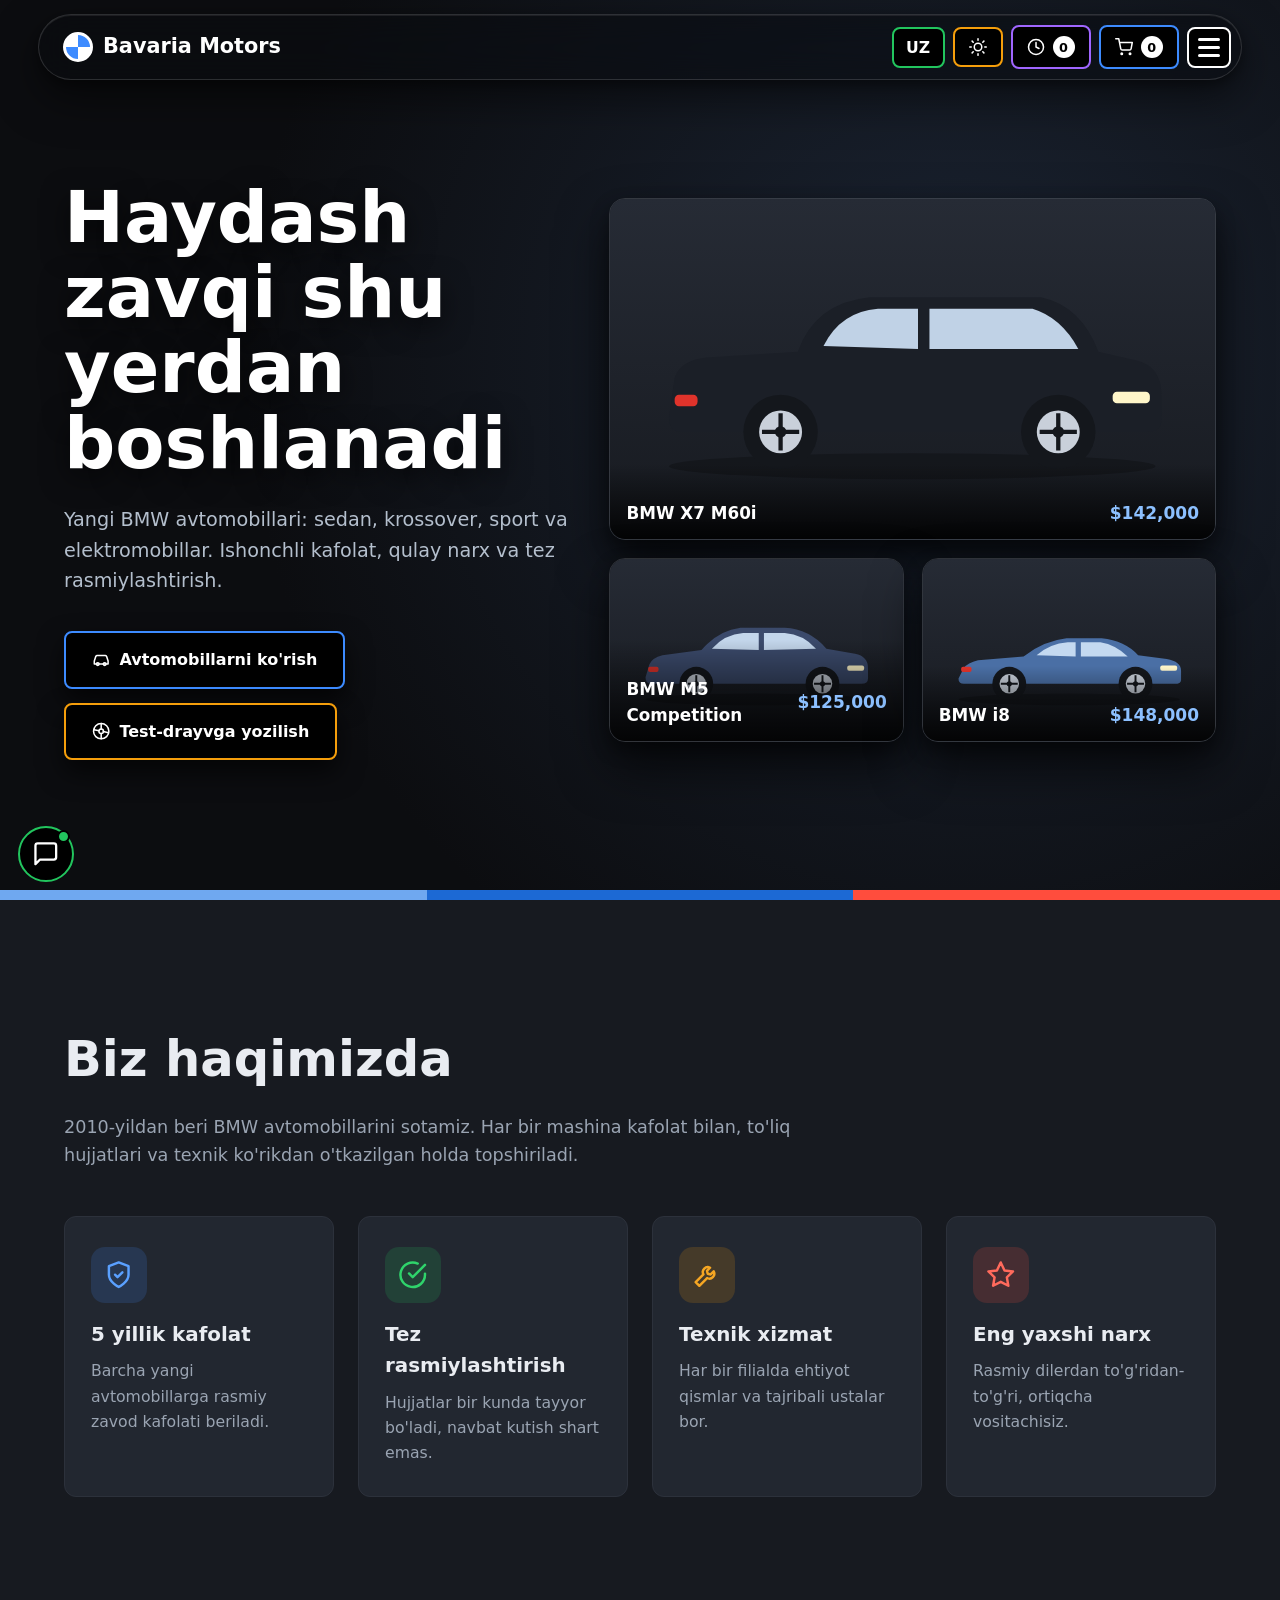
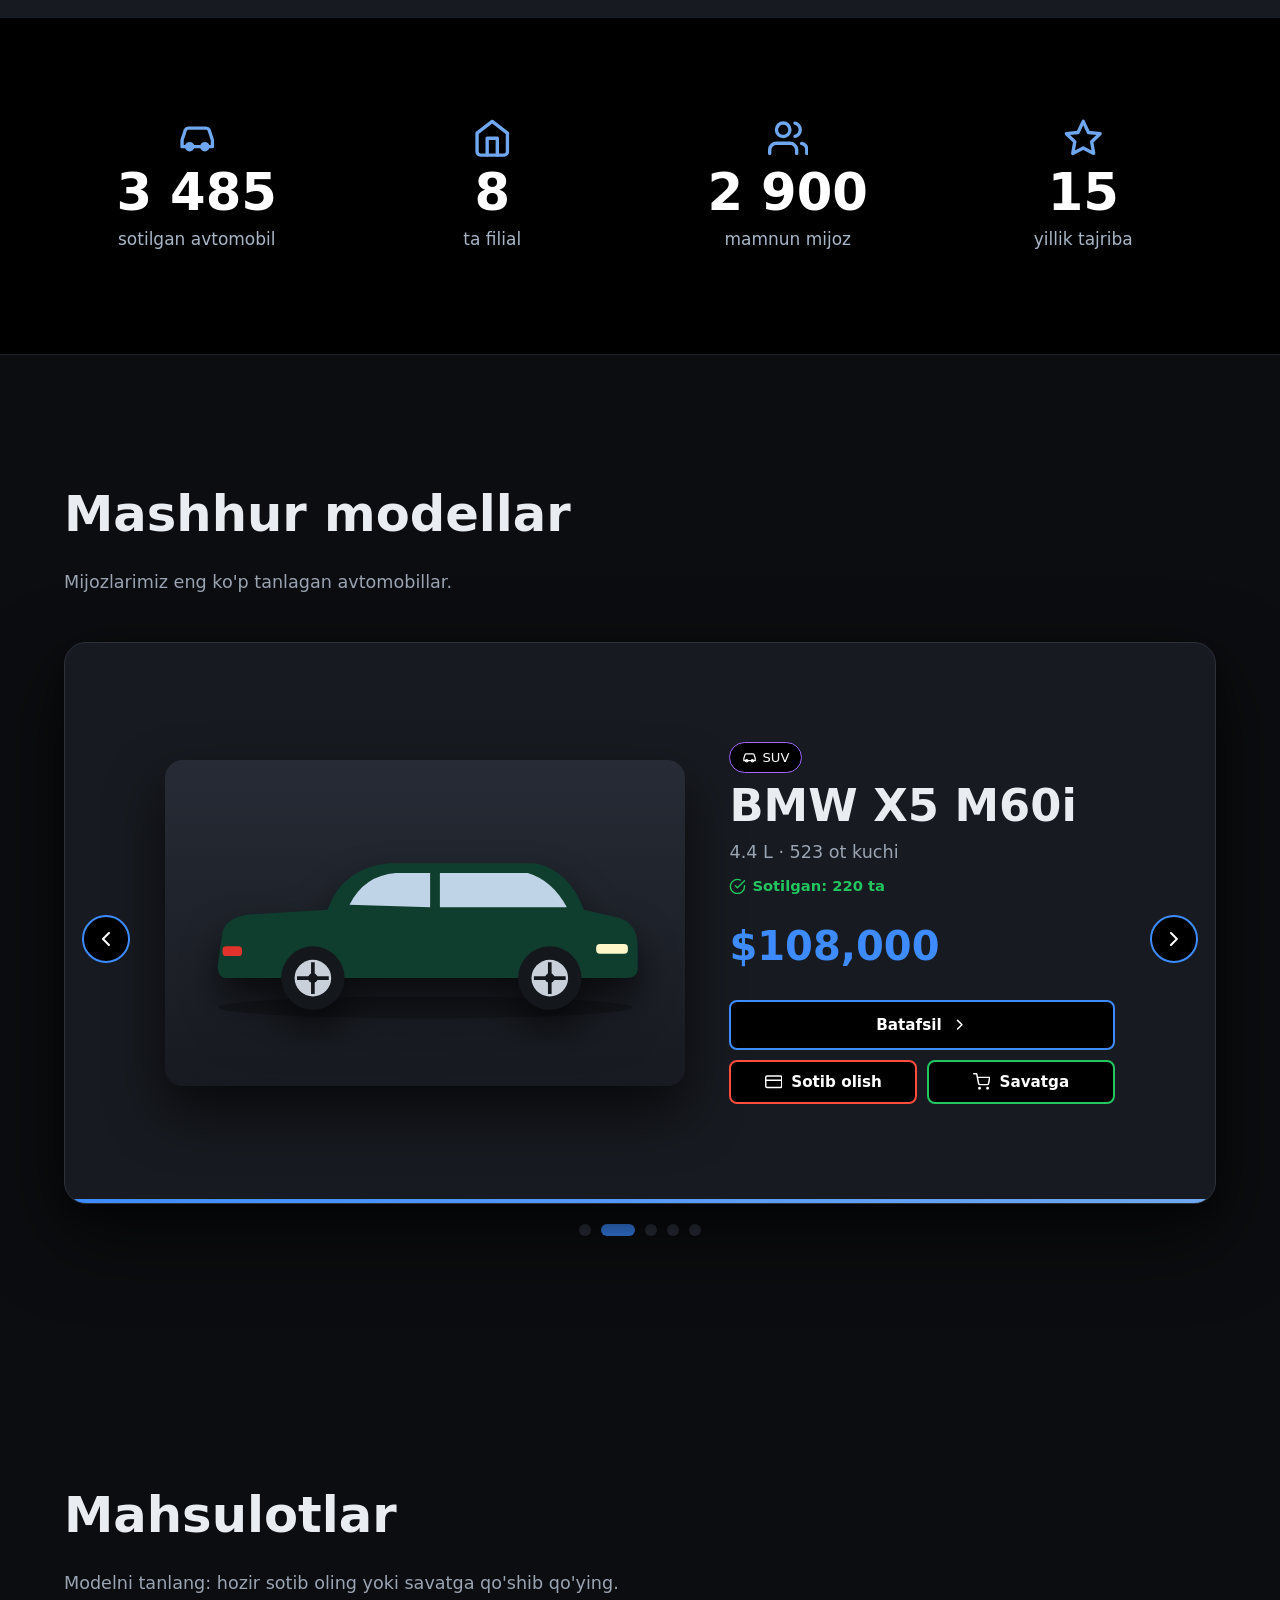
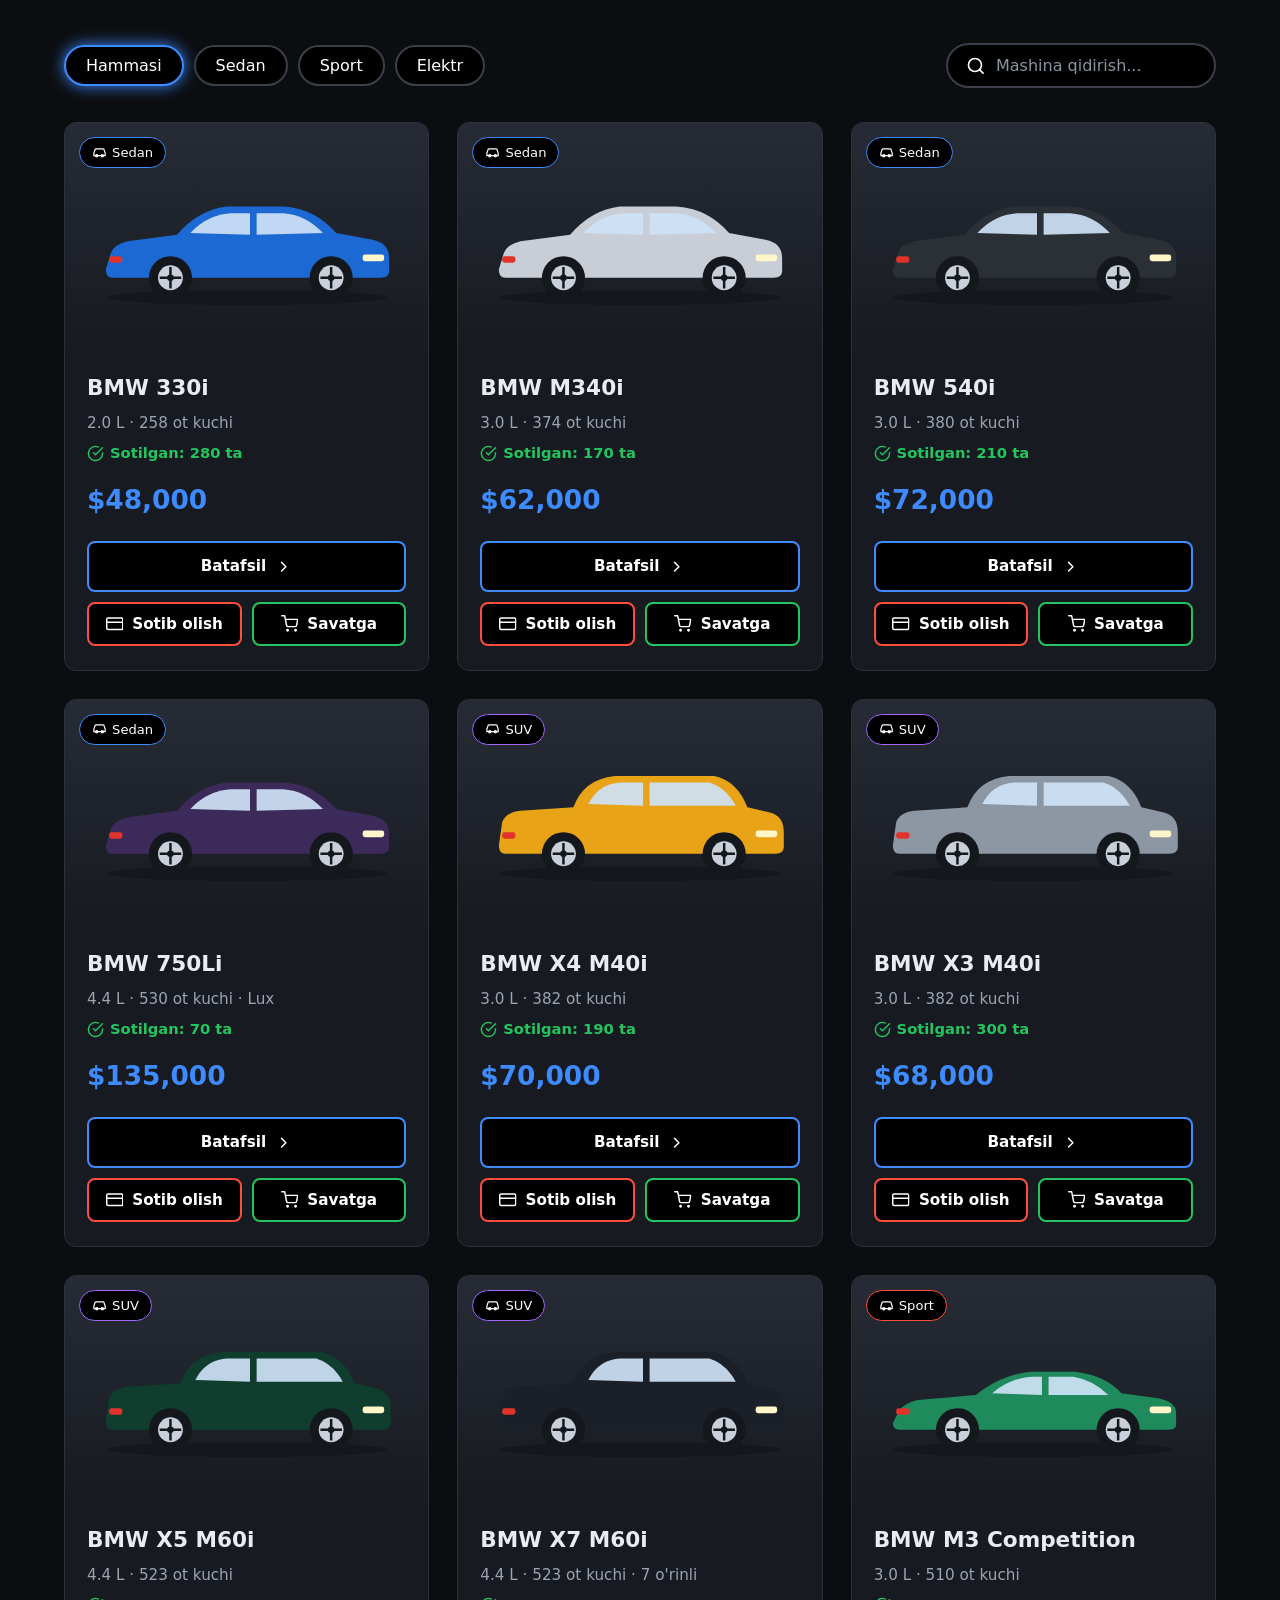
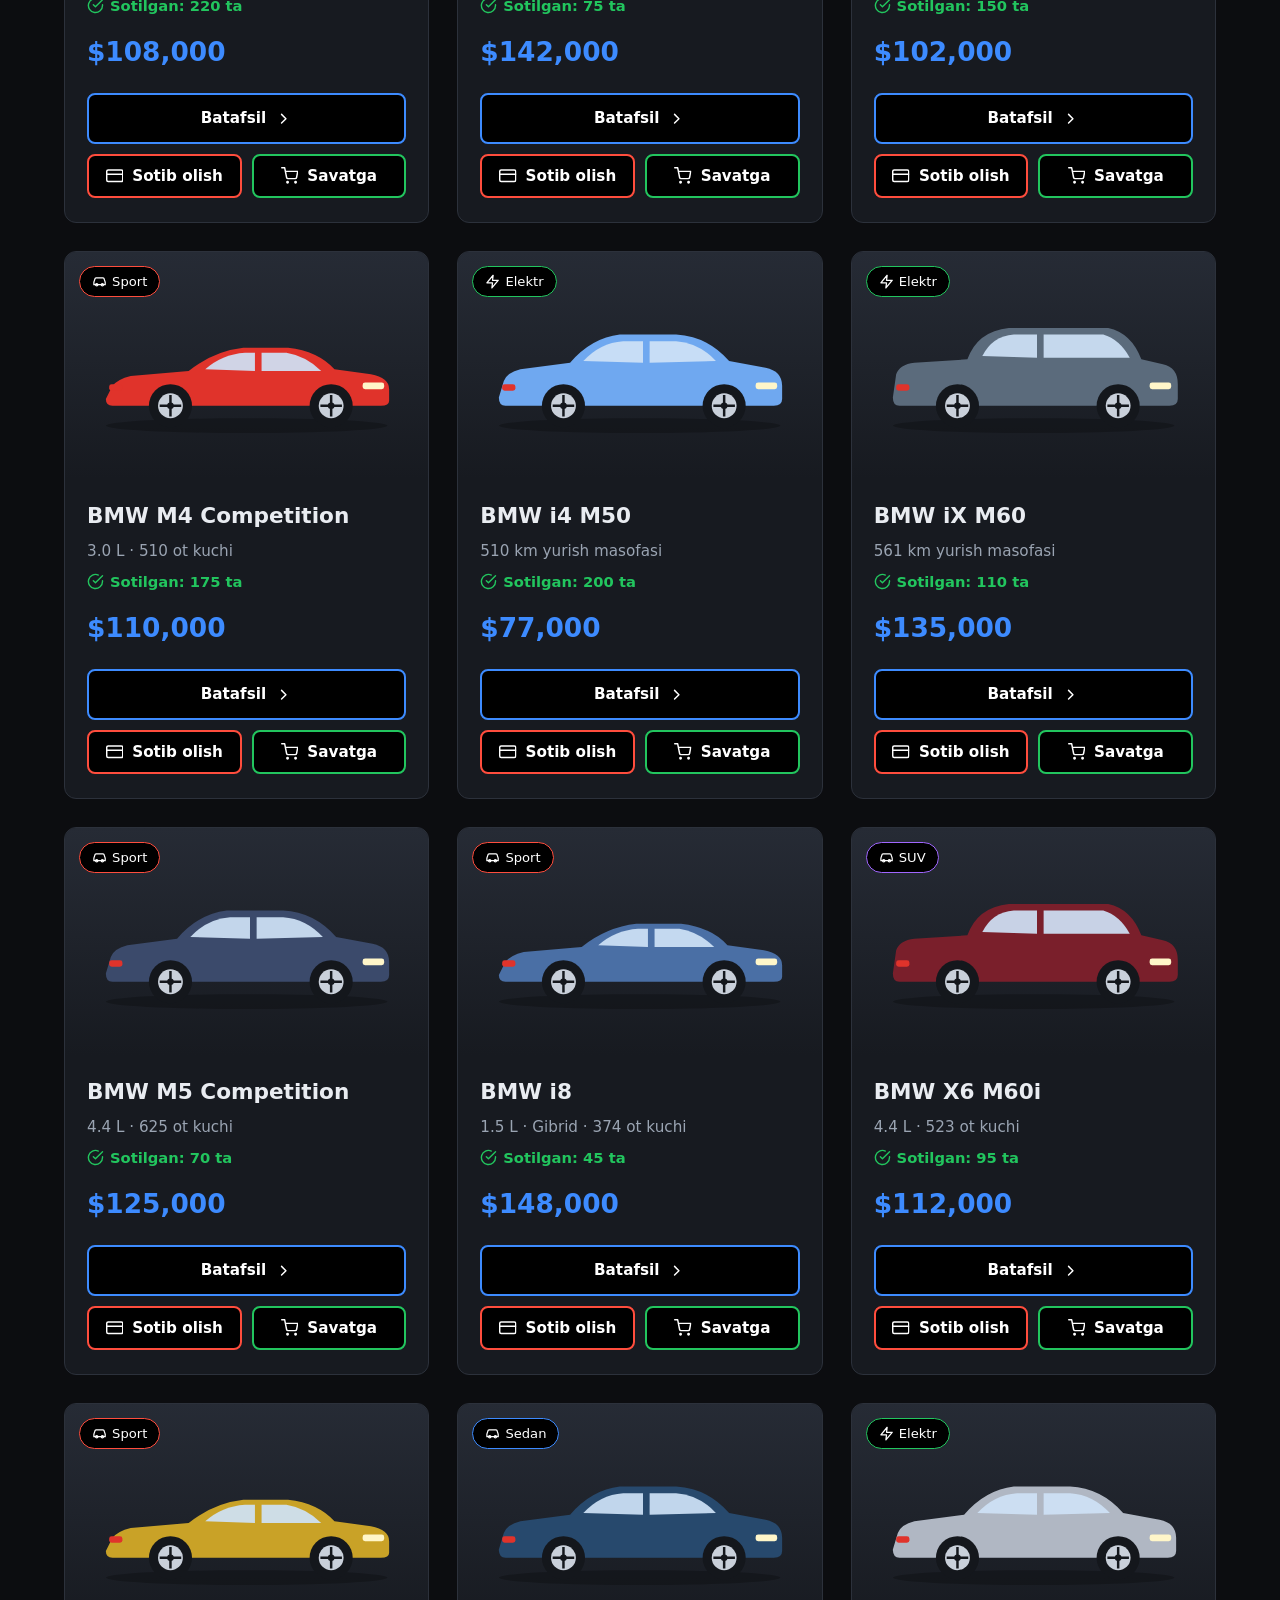
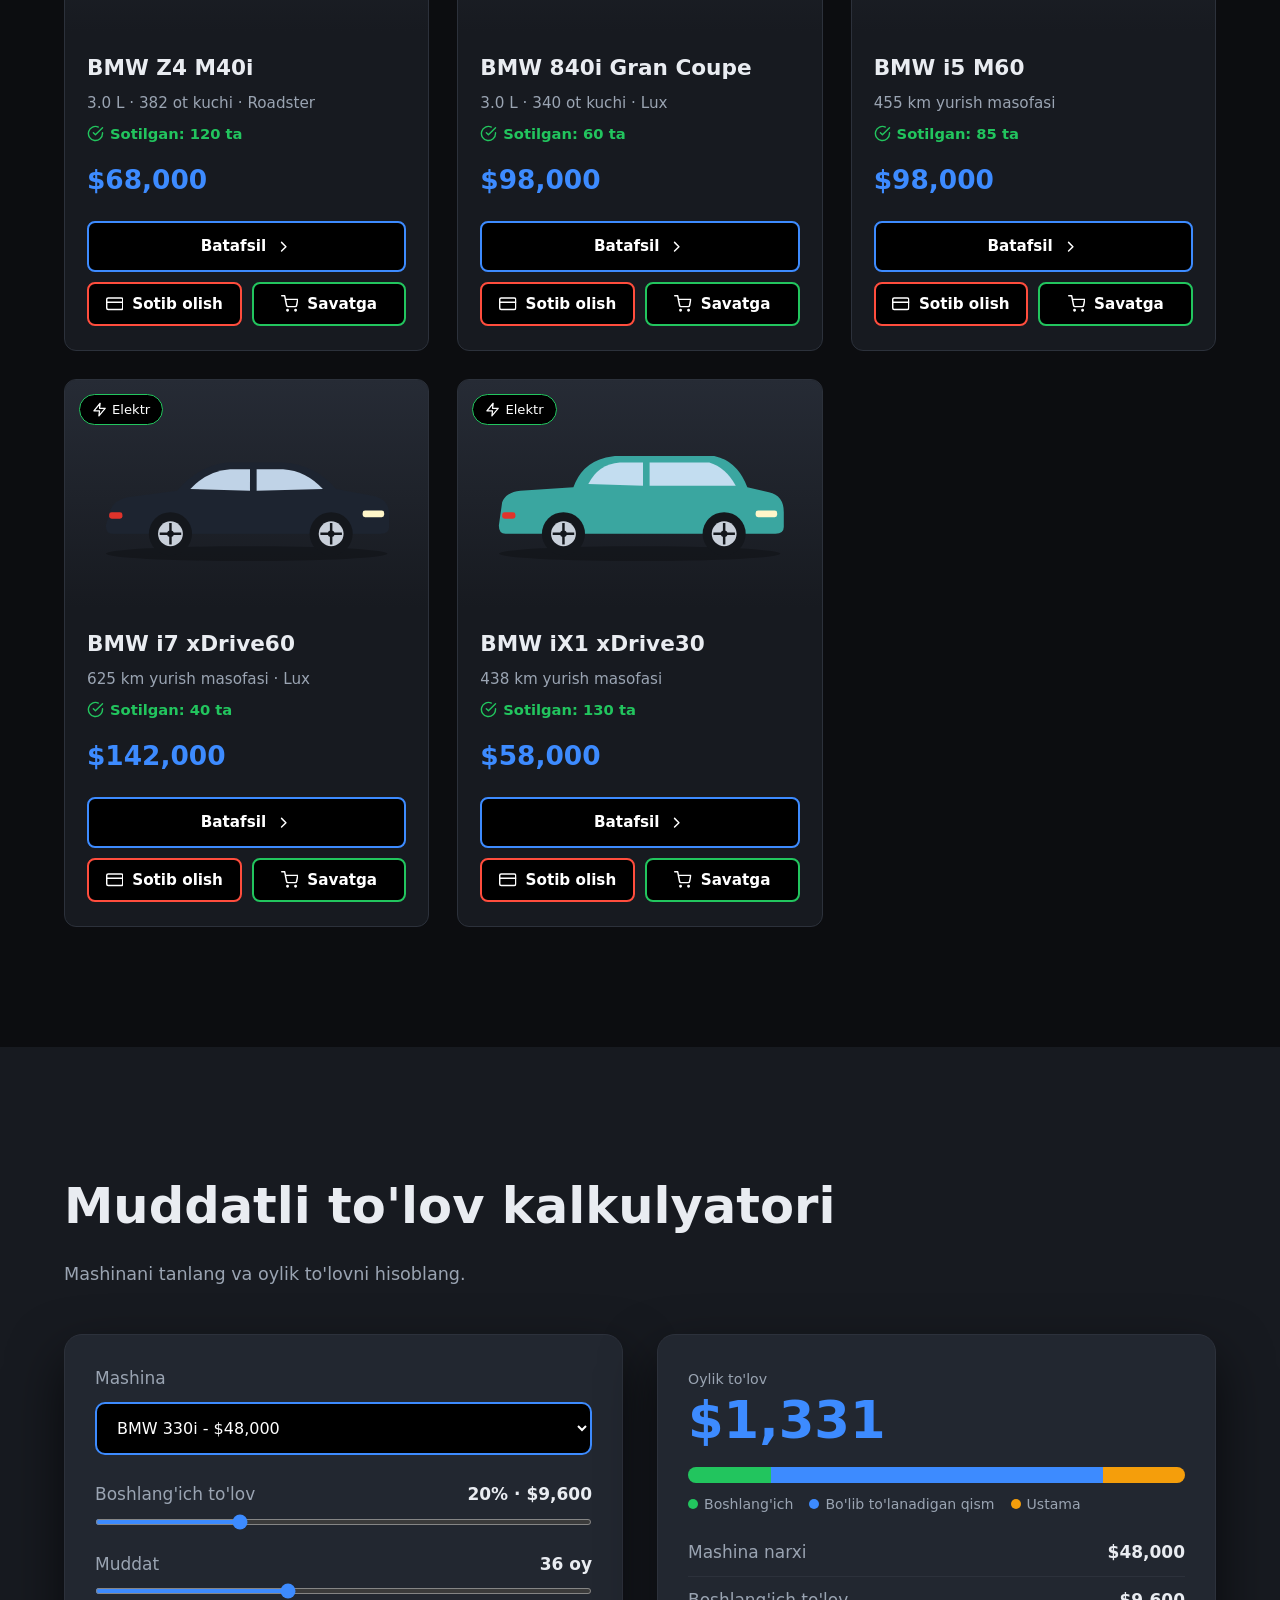
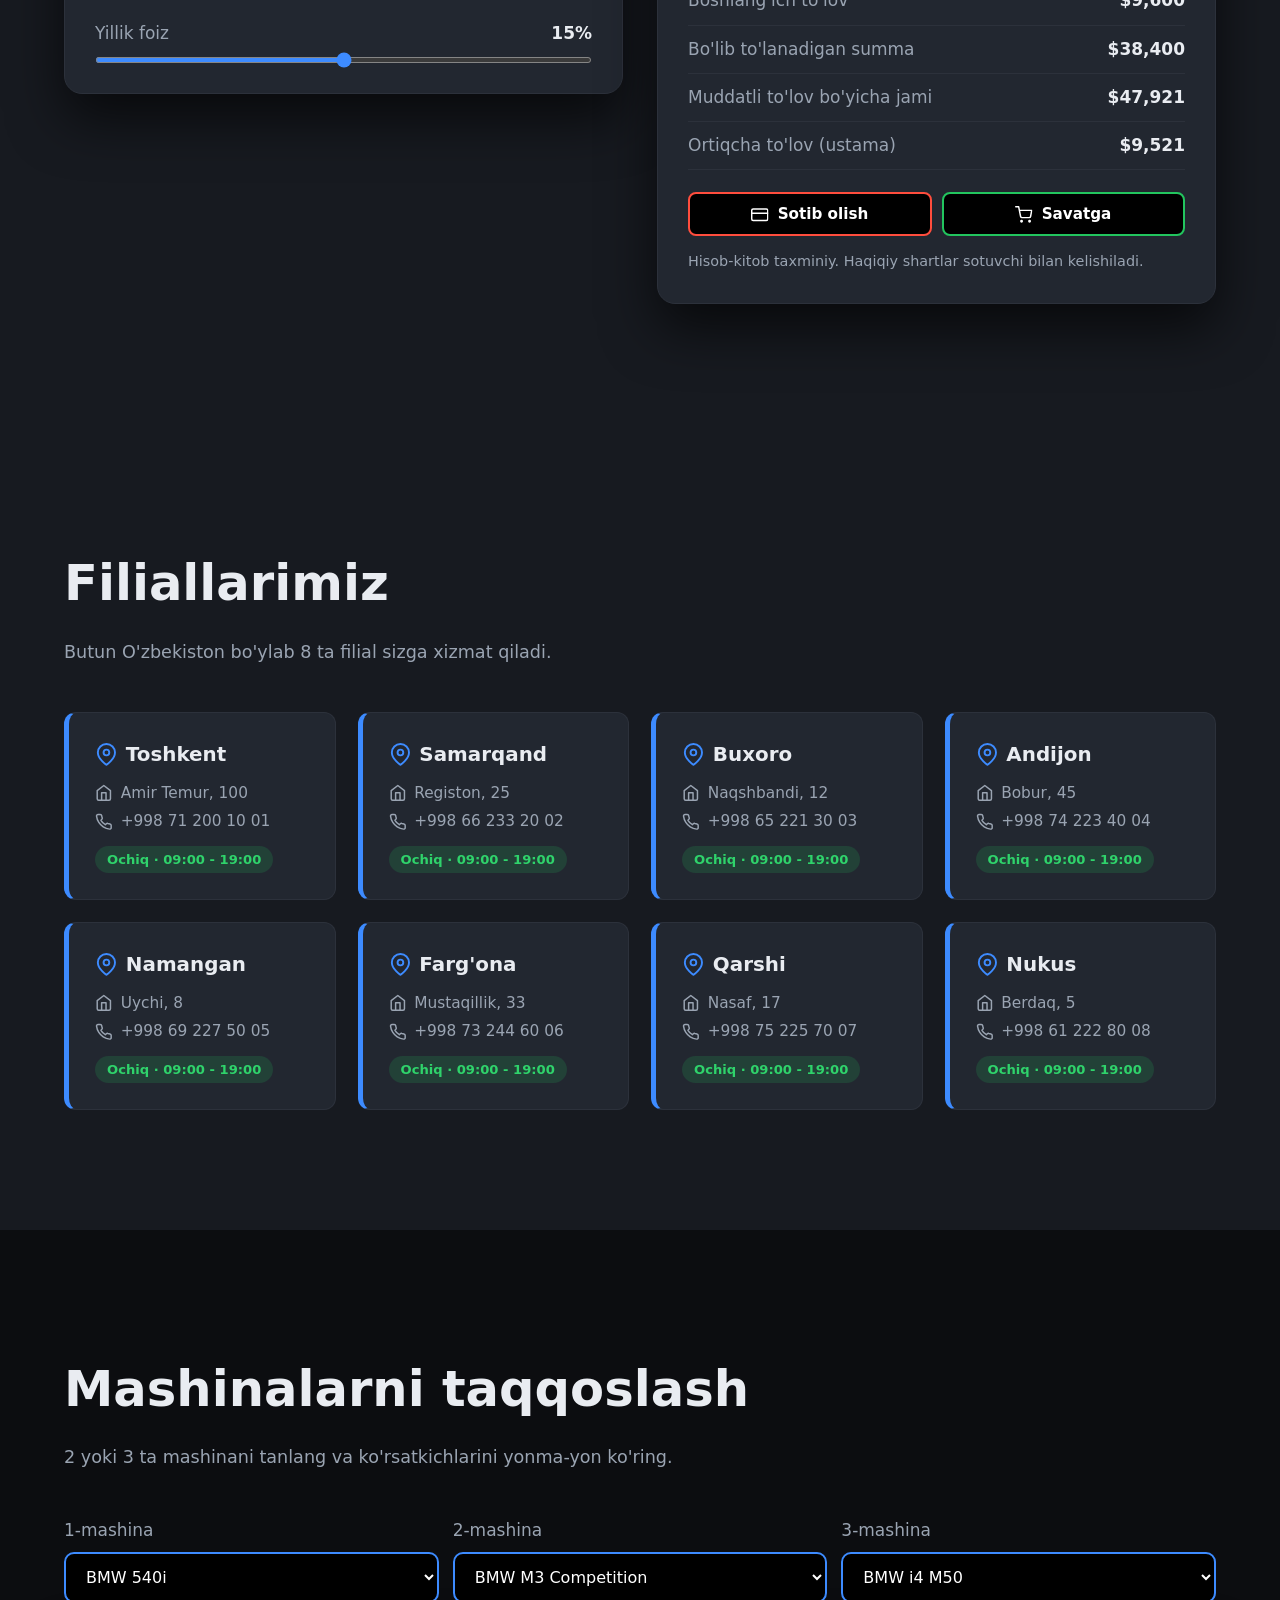
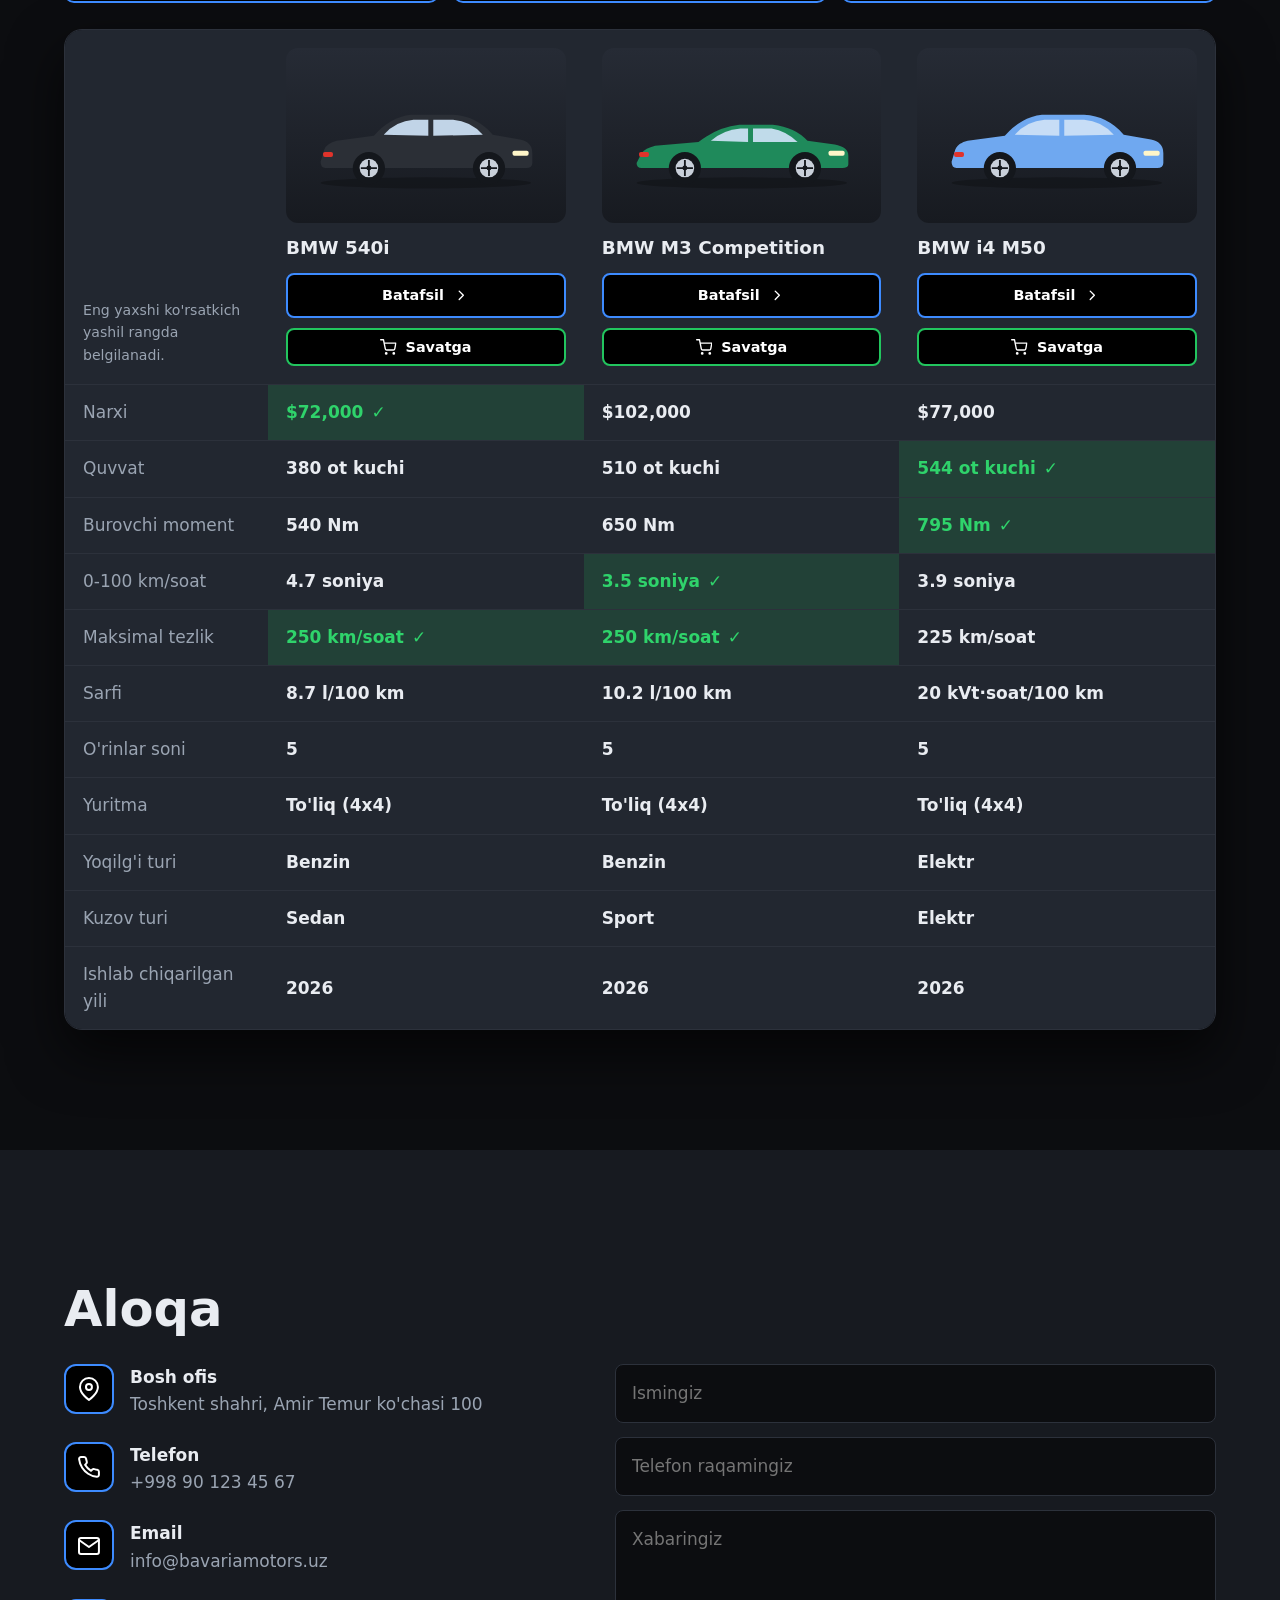
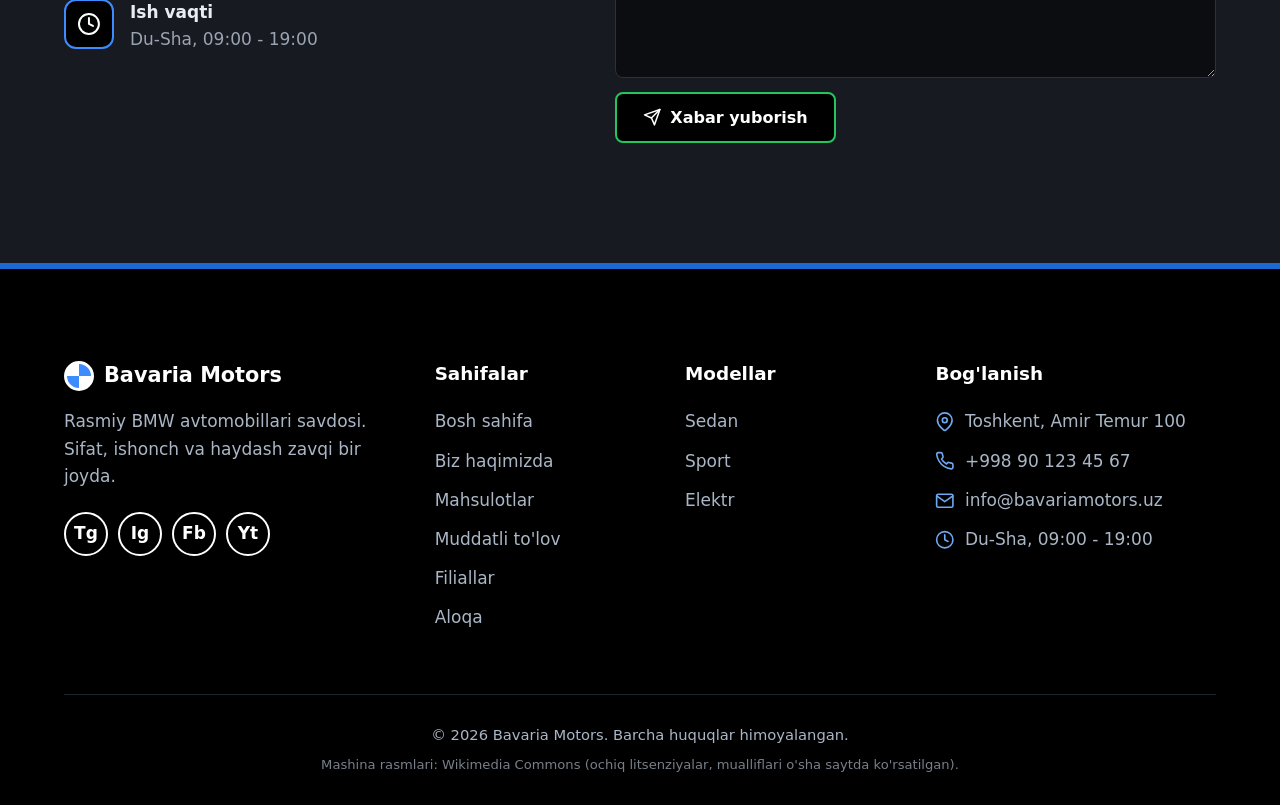
==== commit 534f7411: "update files" ====
--- a/index.html
+++ b/index.html
@@ -3,7 +3,7 @@
 <head>
 <meta charset="UTF-8">
 <meta name="viewport" content="width=device-width, initial-scale=1">
-<title>BMW Avtosalon</title>
+<title>Bavaria Motors | BMW avtosalon</title>
 <script>try{var th=localStorage.getItem("bmwTheme");if(th)document.documentElement.setAttribute("data-theme",th)}catch(e){}</script>
 <link rel="stylesheet" href="style.css">
 </head>
@@ -37,7 +37,7 @@
 </svg>
 
 <header class="header" id="header">
-  <a href="#home" class="logo"><span class="logo-mark"></span>BMW Salon</a>
+  <a href="#home" class="logo"><span class="logo-mark"></span>Bavaria Motors</a>
   <nav class="nav" id="nav">
     <ul>
       <li><a href="#home" class="active" data-i18n="home">Bosh sahifa</a></li>
@@ -118,7 +118,6 @@
         <div class="filters" id="filters">
         <button class="chip active" data-filter="all" data-i18n="all"></button>
         <button class="chip" data-filter="Sedan" data-i18n="Sedan"></button>
-        <button class="chip" data-filter="SUV" data-i18n="SUV"></button>
         <button class="chip" data-filter="Sport" data-i18n="Sport"></button>
         <button class="chip" data-filter="Elektr" data-i18n="Elektr"></button>
       </div>
@@ -162,19 +161,16 @@
     </div>
   </section>
 
-  <section class="section video" id="promo">
-    <div class="wrap">
-      <h2 data-i18n="videoT"></h2>
-      <p class="sub" data-i18n="videoS"></p>
-      <div class="video-box" id="videoBox" role="button" tabindex="0" aria-label="Play video">
-        <img id="videoPoster" alt="BMW">
-        <span class="play"><svg class="ic"><use href="#i-play"/></svg></span>
-        <div class="video-cap"><b data-i18n="videoCap"></b></div>
-      </div>
-      <div class="video-foot">
-        <a class="btn btn-red" id="ytLink" target="_blank" rel="noopener"><svg class="ic"><use href="#i-play"/></svg><span data-i18n="videoOpen"></span></a>
-        <p class="note" data-i18n="videoNote"></p>
-      </div>
+  <section class="section compare" id="compare">
+    <div class="wrap">
+      <h2 data-i18n="cmpT"></h2>
+      <p class="sub" data-i18n="cmpS"></p>
+      <div class="cmp-pickers">
+        <label><span data-i18n="cmpCar" data-n="1"></span><select id="cmp1"></select></label>
+        <label><span data-i18n="cmpCar" data-n="2"></span><select id="cmp2"></select></label>
+        <label><span data-i18n="cmpCar" data-n="3"></span><select id="cmp3"></select></label>
+      </div>
+      <div class="cmp-scroll"><div class="cmp-grid" id="cmpTable"></div></div>
     </div>
   </section>
 
@@ -185,7 +181,7 @@
         <div class="contact-info">
           <div class="ci"><span class="ci-ic"><svg class="ic"><use href="#i-pin"/></svg></span><div><b data-i18n="cOffice"></b><p data-i18n="cOfficeV"></p></div></div>
           <div class="ci"><span class="ci-ic"><svg class="ic"><use href="#i-phone"/></svg></span><div><b data-i18n="cPhone"></b><p>+998 90 123 45 67</p></div></div>
-          <div class="ci"><span class="ci-ic"><svg class="ic"><use href="#i-mail"/></svg></span><div><b data-i18n="cEmail"></b><p>info@bmwsalon.uz</p></div></div>
+          <div class="ci"><span class="ci-ic"><svg class="ic"><use href="#i-mail"/></svg></span><div><b data-i18n="cEmail"></b><p>info@bavariamotors.uz</p></div></div>
           <div class="ci"><span class="ci-ic"><svg class="ic"><use href="#i-clock"/></svg></span><div><b data-i18n="cHours"></b><p data-i18n="cHoursV"></p></div></div>
         </div>
         <form id="contactForm" class="form">
@@ -203,7 +199,7 @@
   <div class="wrap">
     <div class="footer-grid">
       <div class="f-col">
-        <a href="#home" class="logo"><span class="logo-mark"></span>BMW Salon</a>
+        <a href="#home" class="logo"><span class="logo-mark"></span>Bavaria Motors</a>
         <p data-i18n="fDesc"></p>
         <div class="socials"><a href="#" aria-label="Telegram">Tg</a><a href="#" aria-label="Instagram">Ig</a><a href="#" aria-label="Facebook">Fb</a><a href="#" aria-label="YouTube">Yt</a></div>
       </div>
@@ -222,7 +218,6 @@
         <h4 data-i18n="fModels"></h4>
         <ul>
           <li><a href="#products" data-i18n="Sedan"></a></li>
-          <li><a href="#products" data-i18n="SUV"></a></li>
           <li><a href="#products" data-i18n="Sport"></a></li>
           <li><a href="#products" data-i18n="Elektr"></a></li>
         </ul>
@@ -232,7 +227,7 @@
         <ul class="f-contact">
           <li><svg class="ic"><use href="#i-pin"/></svg><span data-i18n="fAddr"></span></li>
           <li><svg class="ic"><use href="#i-phone"/></svg>+998 90 123 45 67</li>
-          <li><svg class="ic"><use href="#i-mail"/></svg>info@bmwsalon.uz</li>
+          <li><svg class="ic"><use href="#i-mail"/></svg>info@bavariamotors.uz</li>
           <li><svg class="ic"><use href="#i-clock"/></svg><span data-i18n="cHoursV"></span></li>
         </ul>
       </div>
--- a/style.css
+++ b/style.css
@@ -395,23 +395,6 @@
   .stats-grid:has(.stat:hover) .stat:not(:hover){filter:blur(3px) saturate(.75);opacity:.6}
 }
 
-/* ===== Reklama videosi ===== */
-.video{background:var(--bg)}
-.video-box{position:relative;aspect-ratio:16/9;border-radius:22px;overflow:hidden;cursor:pointer;background:radial-gradient(circle at 50% 40%,#1b2433,#05070a);
-  border:1px solid var(--line);box-shadow:0 34px 80px var(--shadow),0 10px 26px rgba(0,0,0,.4);transition:transform .6s,box-shadow .6s}
-.video-box:not(.playing):hover{transform:translateY(-4px);box-shadow:0 44px 96px var(--shadow),0 0 30px rgba(255,77,61,.25)}
-.video-box img{position:absolute;inset:0;width:100%;height:100%;object-fit:cover;transition:transform 1.2s,filter .6s}
-.video-box:not(.playing):hover img{transform:scale(1.04);filter:brightness(.8)}
-.video-box .play{position:absolute;left:50%;top:50%;width:92px;height:92px;margin:-46px 0 0 -46px;border-radius:50%;background:#000;border:3px solid var(--red);color:#fff;display:grid;place-items:center;font-size:2.4rem;animation:pulse 2.2s infinite}
-.video-box .play .ic{fill:currentColor;margin-left:5px}
-@keyframes pulse{0%{box-shadow:0 0 0 0 rgba(255,77,61,.55)}100%{box-shadow:0 0 0 26px rgba(255,77,61,0)}}
-.video-cap{position:absolute;left:0;right:0;bottom:0;padding:56px 26px 22px;background:linear-gradient(transparent,rgba(0,0,0,.88));color:#fff;font-size:1.2rem}
-.video-box.playing{cursor:default}
-.video-box iframe{position:absolute;inset:0;width:100%;height:100%;border:0}
-.video-foot{display:flex;align-items:center;gap:18px;flex-wrap:wrap;margin-top:24px}
-.video-foot .note{margin:0}
-@media (max-width:640px){.video-box .play{width:68px;height:68px;margin:-34px 0 0 -34px}.video-cap{font-size:.95rem;padding:40px 16px 14px}}
-
 /* ===== Kredit kalkulyatori ===== */
 .calc{background:var(--surface)}
 .calc-grid{display:grid;grid-template-columns:1fr 1fr;gap:34px;align-items:start}
@@ -436,3 +419,33 @@
 .calc-result .note{margin:14px 0 0}
 .calc-link{margin-top:6px}
 @media (max-width:900px){.calc-grid{grid-template-columns:1fr}}
+
+/* ===== Mashinalarni taqqoslash ===== */
+.compare{background:var(--bg)}
+.cmp-pickers{display:flex;gap:14px;flex-wrap:wrap;margin-bottom:26px}
+.cmp-pickers label{flex:1;min-width:200px;display:flex;flex-direction:column;gap:8px;color:var(--muted)}
+.cmp-pickers select{padding:13px 16px;border-radius:10px;border:2px solid var(--blue);background:#000;color:#fff;font-size:1rem;cursor:pointer;transition:box-shadow .5s}
+.cmp-pickers select:focus{outline:none;box-shadow:0 0 16px var(--blue)}
+.cmp-scroll{overflow-x:auto;border-radius:18px;border:1px solid var(--line);box-shadow:0 24px 54px var(--shadow)}
+.cmp-grid{display:grid;grid-template-columns:minmax(150px,.9fr) repeat(var(--cols,3),minmax(190px,1.4fr));min-width:calc(150px + var(--cols,3) * 190px);background:var(--surface2)}
+.cmp-head{padding:18px;color:var(--muted);font-size:.88rem;display:flex;align-items:flex-end}
+.cmp-car{padding:18px;display:flex;flex-direction:column;gap:10px}
+.cmp-car .photo-box{border-radius:12px;aspect-ratio:16/10}
+.cmp-car h3{font-size:1.15rem}
+.cmp-car .btn{padding:9px 10px;font-size:.9rem}
+.cmp-label,.cmp-cell{padding:14px 18px;border-top:1px solid var(--line);display:flex;align-items:center}
+.cmp-label{color:var(--muted)}
+.cmp-cell{font-weight:600;transition:background .5s}
+.cmp-cell.best{background:rgba(34,197,94,.16);color:#2fd36b}
+.cmp-cell.best::after{content:"\2713";margin-left:8px}
+
+/* ===== Navbar: uzun nomlar sig'ishi uchun ===== */
+.nav a{padding:9px 14px;font-size:.94rem}
+@media (max-width:1500px){.hbtn .label{display:none}}
+@media (max-width:1320px){
+  .burger{display:flex}
+  .nav{position:absolute;top:76px;left:0;right:0;margin:0;border-radius:24px;background:rgba(8,10,14,.97);max-height:0;overflow:hidden;transition:max-height .55s}
+  .nav.open{max-height:420px;border:1px solid rgba(255,255,255,.14);box-shadow:0 24px 50px rgba(0,0,0,.6)}
+  .nav ul{flex-direction:column;background:none;border:0;border-radius:0;padding:12px 14px 16px}
+  .head-actions{margin-left:auto}
+}
